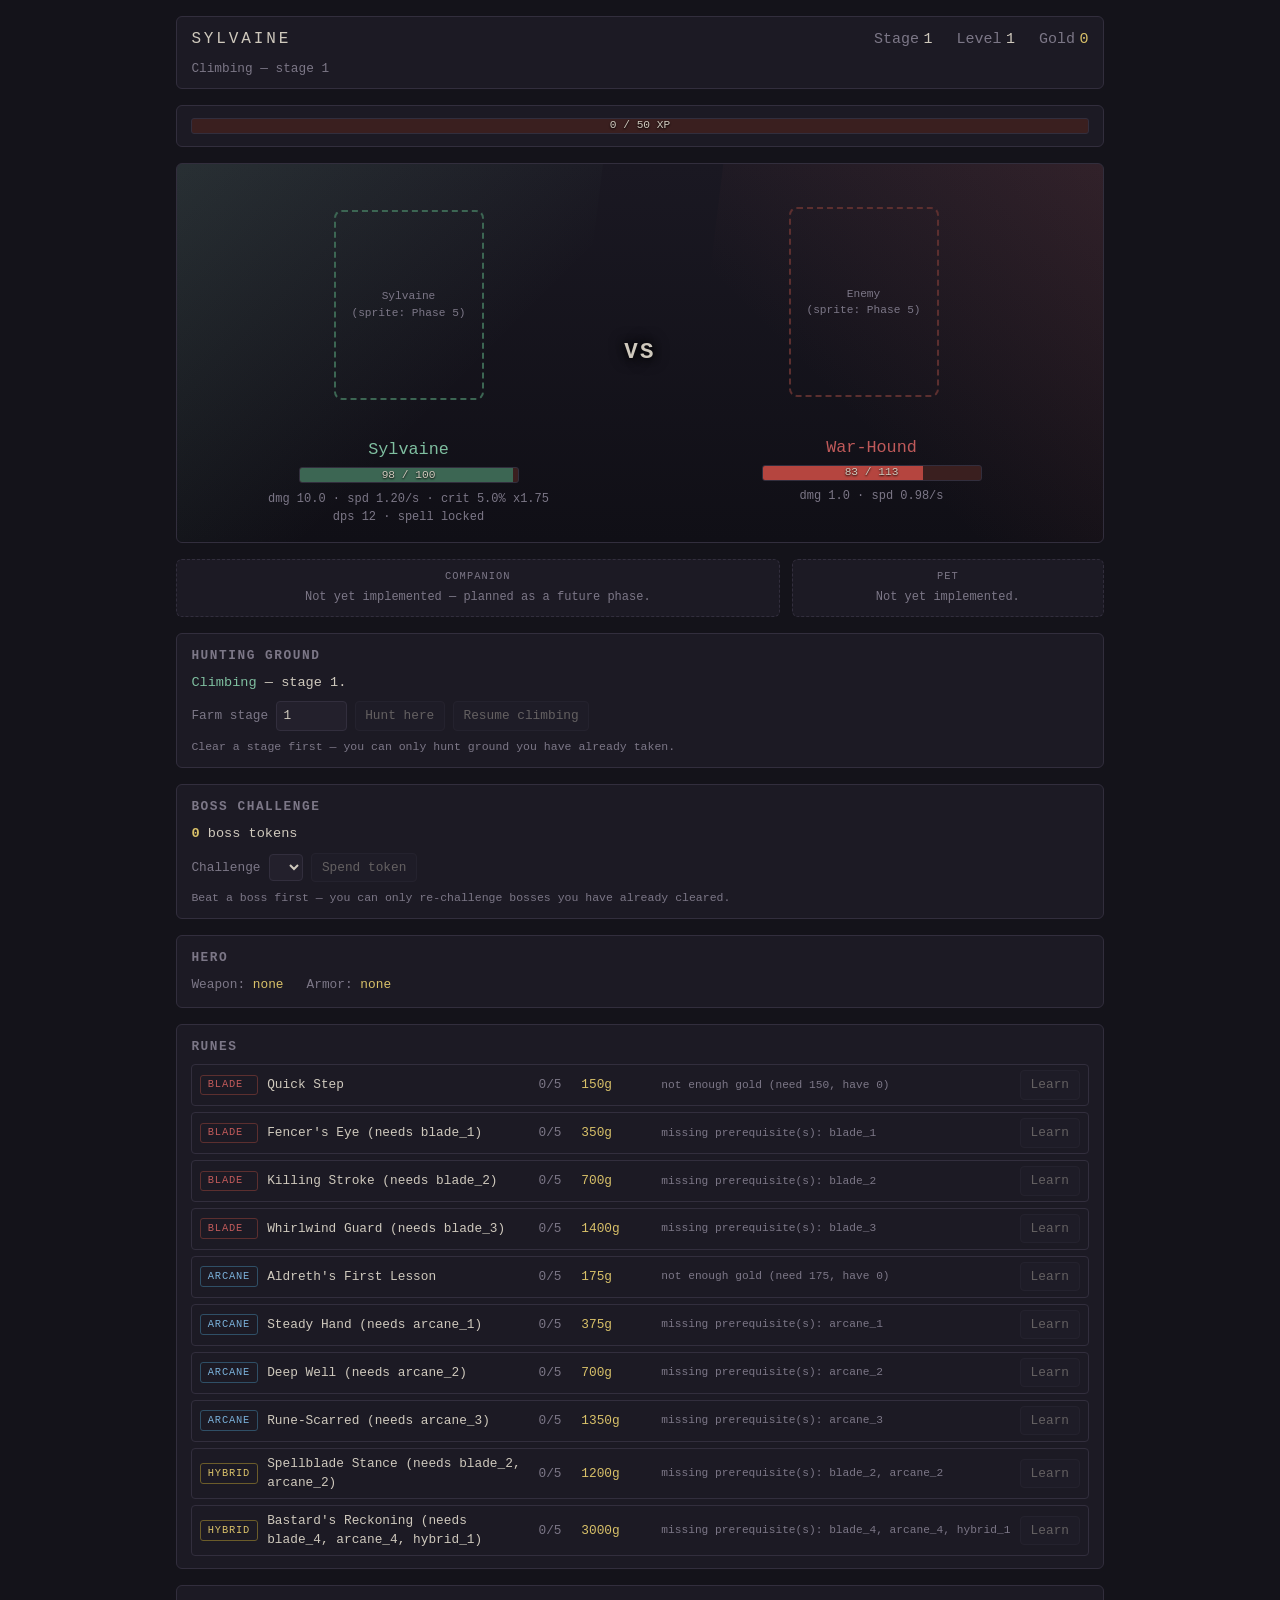
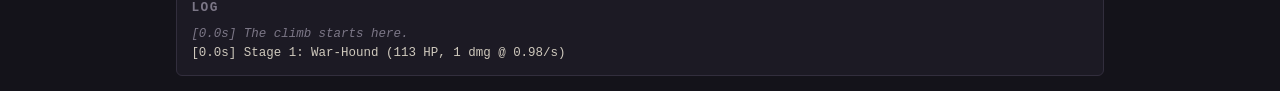
==== sylvaine/index.html @ 593c9ee6 "Add selectable boss challenges (tokens) and make epics obtainable A playthrough contains only ~5 bos" ====
<!DOCTYPE html>
<html lang="en">
<head>
<meta charset="utf-8">
<meta name="viewport" content="width=device-width, initial-scale=1">
<title>Sylvaine — Phase 4</title>
<link rel="stylesheet" href="css/style.css">
</head>
<body>
  <div id="app">

    <header id="topbar">
      <span class="title">Sylvaine</span>
      <span><span class="stat-label">Stage</span><span id="stageValue">1</span></span>
      <span><span class="stat-label">Level</span><span id="levelValue">1</span></span>
      <span class="gold"><span class="stat-label">Gold</span><span id="goldValue">0</span></span>
      <span id="statusLine"></span>
    </header>

    <!-- XP bar, its own row since it needs full width to read well -->
    <div class="panel">
      <div class="hpbar" style="max-width:none;">
        <div class="hpbar-fill" id="xpFill" style="background:var(--gold);"></div>
        <span class="hpbar-text" id="xpText"></span>
      </div>
    </div>

    <!-- The VS arena — hero left / enemy right, split-screen frame. -->
    <section id="arena">
      <!--
        Both panels below share the EXACT same row order — portrait,
        badge slot, name, hp bar, substats — on purpose. That's what
        keeps the sprite and HP bar "parallel" between hero and
        enemy: with justify-content:flex-end, a flex column anchors
        to its OWN bottom, so two columns with different content
        (e.g. one has a stats line, the other doesn't) end up
        starting at different heights even though they look like
        they should match. Matching row order + row content on both
        sides is what makes the bottom-anchor produce identical
        positions instead of relying on it by luck.

        SPRITES (Phase 5): each portrait box now holds real <img>
        layers, but degrades gracefully to the old placeholder text
        if a file 404s — render.js listens for the image's `error`
        event and reveals `.portrait-fallback` instead of leaving a
        broken-image icon. That's deliberate: this project's own art
        gets added to assets/sprites/ over time by hand (see that
        folder's README for the exact filenames expected), so most
        of the roster genuinely won't have a file yet for a while,
        and the game needs to look intentional either way, not broken.
      -->
      <div class="combatant hero">
        <div class="portrait-placeholder hero-portrait" id="heroPortrait">
          <img class="sword-trail" id="swordTrail" src="assets/sprites/sword_trail.png" alt="">
          <img class="hero-sprite" id="heroSprite" src="assets/sprites/sylvaine_idle.png" alt="Sylvaine">
          <span class="portrait-fallback">Sylvaine<br>(sprite: Phase 5)</span>
        </div>
        <!-- Sylvaine never gets a boss badge — this reserves the
             exact same row height as the enemy's badge slot below,
             via visibility (which still takes up space) rather than
             hidden (which collapses to zero height). Without this,
             her panel would shift up/down every time the enemy
             switches between a normal stage and a boss stage. -->
        <span class="boss-badge placeholder">BOSS</span>
        <div class="name">Sylvaine</div>
        <div class="hpbar">
          <div class="hpbar-fill" id="heroHpFill"></div>
          <span class="hpbar-text" id="heroHpText"></span>
        </div>
        <div class="substats">
          dmg <span id="statDamage">-</span> ·
          spd <span id="statSpeed">-</span> ·
          crit <span id="statCrit">-</span><br>
          dps <span id="statDps">-</span> ·
          spell <span id="statSpell">-</span>
        </div>
      </div>

      <div id="vsBadge">VS</div>

      <div class="combatant enemy">
        <div class="portrait-placeholder enemy-portrait" id="enemyPortrait">
          <img class="enemy-sprite" id="enemySprite" alt="">
          <span class="portrait-fallback">Enemy<br>(sprite: Phase 5)</span>
        </div>
        <span class="boss-badge" id="enemyBoss">BOSS</span>
        <div class="name" id="enemyName">…</div>
        <div class="hpbar">
          <div class="hpbar-fill" id="enemyHpFill"></div>
          <span class="hpbar-text" id="enemyHpText"></span>
        </div>
        <div class="substats" id="enemySubstats"></div>
        <div class="enemy-tags" id="enemyTags"></div>
      </div>
    </section>

    <!-- Reserved layout only — no data or mechanics behind these.
         Companion and Pet are NOT in the current spec; they're
         planned as their own later phases (see README roadmap). -->
    <section id="supportRow">
      <div class="support-slot companion">
        <div class="slot-title">Companion</div>
        Not yet implemented — planned as a future phase.
      </div>
      <div class="support-slot pet">
        <div class="slot-title">Pet</div>
        Not yet implemented.
      </div>
    </section>

    <!-- Hunting ground: the player picks a cleared, non-boss stage
         to farm indefinitely. Exists so future systems can gate
         things on a stage band ("dire wolves only spawn in 30-50"),
         and priced so it costs progression — see the XP/gold
         relevance rule in game.js. -->
    <div class="panel">
      <h2>Hunting ground</h2>
      <div id="farmStatus"></div>
      <div id="farmControls">
        <label for="farmInput">Farm stage</label>
        <input type="number" id="farmInput" min="1" step="1" value="1">
        <button id="farmSet">Hunt here</button>
        <button id="farmClear">Resume climbing</button>
      </div>
      <div id="farmHint"></div>
    </div>

    <!-- Boss challenge: spend a token to re-fight a boss you have
         already beaten. Selectable rather than auto-targeted, so a
         future "defeat Maw 10 times" unlock is something the player
         can deliberately work toward. -->
    <div class="panel">
      <h2>Boss challenge</h2>
      <div id="tokenLine"></div>
      <div id="bossControls">
        <label for="bossSelect">Challenge</label>
        <select id="bossSelect"></select>
        <button id="bossGo">Spend token</button>
      </div>
      <div id="bossHint"></div>
    </div>

    <div class="panel">
      <h2>Hero</h2>
      <div id="gearLine"></div>
    </div>

    <!-- Basic rune-buy list — NOT the real tree UI (that's Phase
         6, with visual prerequisite lines). This is one flat list
         of buttons so runes don't require the console anymore. -->
    <div class="panel">
      <h2>Runes</h2>
      <div id="runeList"></div>
    </div>

    <div class="panel" id="logPanel">
      <h2>Log</h2>
      <div id="logList"></div>
    </div>

  </div>

  <!--
    NOTE ON LOAD ORDER — and why these are not ES modules.

    You asked for no build step and to open this file directly
    from disk. Browsers refuse to load `<script type="module">`
    over the file:// protocol (module fetches are subject to
    CORS, and a local file has no origin), so `import` would
    fail with a CORS error before any code ran.

    Classic scripts have no such restriction. So each file
    attaches itself to one shared global, `window.Sylvaine`, and
    the load order below is the dependency order:

      config  -> plain data, depends on nothing
      rng     -> plain utility
      log     -> plain utility
      stats   -> reads CONFIG
      items   -> reads CONFIG, Stats (Phase 2 — generation + auto-equip)
      runes   -> reads Stats (Phase 3 — rune tree + spell-unlock gate)
      enemies -> reads CONFIG
      game    -> reads CONFIG, Stats, Enemies, (optionally) Items, Runes
      loop    -> calls Game.step
      render  -> reads state, writes DOM (Phase 4) — needs the DOM
                 elements above to already exist, so it loads after
                 #app's markup, same as any other script placement
      main    -> wires it all together, must be last
  -->
  <script src="js/config.js"></script>
  <script src="js/rng.js"></script>
  <script src="js/log.js"></script>
  <script src="js/stats.js"></script>
  <script src="js/items.js"></script>
  <script src="js/runes.js"></script>
  <script src="js/enemies.js"></script>
  <script src="js/game.js"></script>
  <script src="js/loop.js"></script>
  <script src="js/render.js"></script>
  <script src="js/main.js"></script>
</body>
</html>
---- sylvaine/css/style.css ----
/* =============================================================
   style.css — Phase 4's "quick dark theme", not a real design
   pass. Phase 7 (juice) revisits all of this once there's
   something worth polishing — floating damage numbers, a
   lerped HP bar, crit flashes. This file exists so staring at
   the game for hours doesn't mean staring at browser-default
   white.
   ============================================================= */

:root {
  --bg:        #14131a;
  --panel:     #1c1a24;
  --panel-2:   #23202c;
  --border:    #322e3d;
  --text:      #cfc9bd;
  --text-dim:  #7c7787;
  --gold:      #d9c169;
  --hero:      #7fbfa0;
  --hero-dim:  #3c6653;
  --enemy:     #c05a5a;
  --enemy-dim: #5c2f2f;
  --boss:      #d98a4a;
  --hp-fill:   #b5453f;
  --hp-back:   #3a1f1f;
}

* { box-sizing: border-box; }

/* The `hidden` HTML attribute is meant to force an element off the
   page — the browser does that via its OWN built-in stylesheet
   ([hidden] { display: none }). But author CSS always outranks
   that built-in default, so ANY of our own rules that set
   `display` on a hideable element (like .boss-badge below) quietly
   wins over `hidden` and the element stays visible no matter what
   JS sets el.hidden to. This is that exact bug, fixed globally:
   `!important` here guarantees `hidden` always wins, everywhere,
   rather than patching it one class at a time. */
[hidden] { display: none !important; }

body {
  margin: 0;
  min-height: 100vh;
  background: var(--bg);
  color: var(--text);
  font: 15px/1.5 ui-monospace, SFMono-Regular, Menlo, Consolas, monospace;
}

#app {
  max-width: 960px;
  margin: 0 auto;
  padding: 1rem;
  display: flex;
  flex-direction: column;
  gap: 1rem;
}

h1, h2, h3 { margin: 0; font-weight: 600; letter-spacing: .04em; }

/* ---- top status bar ------------------------------------- */
#topbar {
  display: flex;
  flex-wrap: wrap;
  gap: .5rem 1.5rem;
  align-items: baseline;
  padding: .6rem .9rem;
  background: var(--panel);
  border: 1px solid var(--border);
  border-radius: 6px;
}
#topbar .title {
  font-size: 1rem;
  text-transform: uppercase;
  letter-spacing: .18em;
  color: var(--text);
  margin-right: auto;
}
#topbar .stat-label { color: var(--text-dim); margin-right: .3em; }
#topbar .gold { color: var(--gold); }
#topbar #statusLine { width: 100%; color: var(--text-dim); font-size: .85em; }
#topbar #statusLine.farming { color: var(--boss); }

/* ---- the VS arena ----------------------------------------
   A simple two-panel split with a jagged clip-path edge on the
   side facing the divider, plus a "VS" badge in the middle.
   That's the whole "simple css effect" — no animation yet;
   Phase 5 replaces the placeholder portraits with real sprites
   and adds the swap-on-attack/hurt/spell timing.               */
#arena {
  position: relative;
  display: flex;
  min-height: 380px; /* was 260px — the Phase 5 portrait box alone is 190px tall */
  border: 1px solid var(--border);
  border-radius: 6px;
  overflow: hidden;
  background: linear-gradient(180deg, #1a1822, #100f16);
}

.combatant {
  flex: 1 1 50%;
  display: flex;
  flex-direction: column;
  align-items: center;
  justify-content: flex-end;
  padding: 1rem 1.5rem 1rem;
  position: relative;
}

.combatant.hero {
  background: linear-gradient(135deg, rgba(127,191,160,.14), transparent 60%);
  clip-path: polygon(0 0, 92% 0, 82% 100%, 0 100%);
}
.combatant.enemy {
  background: linear-gradient(225deg, rgba(192,90,90,.14), transparent 60%);
  clip-path: polygon(18% 0, 100% 0, 100% 100%, 8% 100%);
}

.portrait-placeholder {
  /* Sized for real art, not the old icon-sized 96x96 box — the
     hero reference art is a tall ~3:4 portrait, not a square icon.
     `position: relative` makes this the positioning context for
     the sprite/trail/fallback layers stacked inside it below. */
  position: relative;
  width: 150px;
  height: 190px;
  border-radius: 8px;
  border: 2px dashed var(--border);
  margin-bottom: .75rem;
  display: flex;
  align-items: center;
  justify-content: center;
  color: var(--text-dim);
  font-size: .7rem;
  text-align: center;
  overflow: hidden;
}
.combatant.hero .portrait-placeholder { border-color: var(--hero-dim); }
.combatant.enemy .portrait-placeholder { border-color: var(--enemy-dim); }

/* Once a real sprite has loaded, the dashed "placeholder" framing
   stops making sense — render.js adds this class on the image's
   `load` event so the box reads as art, not as an empty slot. */
.portrait-placeholder.has-sprite {
  border-style: solid;
  border-color: var(--border);
}

/* ---- sprite layers --------------------------------------------
   Stacked absolutely inside the (now positioned) portrait box:
   sword trail furthest back, sprite on top, text fallback on top
   of both but only visible when there's no sprite to show. */
.sword-trail,
.hero-sprite,
.enemy-sprite {
  position: absolute;
  inset: 0;
  width: 100%;
  height: 100%;
  object-fit: contain;
  /* An <img> with a missing/failed src still occupies its box and
     paints a browser-default broken-image icon unless we hide it.
     Default to invisible; render.js reveals it with `.loaded` only
     once the file has actually loaded successfully. */
  opacity: 0;
}
.sword-trail.loaded,
.hero-sprite.loaded,
.enemy-sprite.loaded {
  opacity: 1;
}

.sword-trail {
  z-index: 1;
  opacity: 0; /* independent of .loaded — see render.js's flashSwordTrail */
  transition: opacity 180ms ease-out;
}
.hero-sprite { z-index: 2; }
.enemy-sprite {
  z-index: 2;
  /* Palette-swap tiers (js/enemies.js's `treatments`) apply a CSS
     hue-rotate here via inline style — see render.js. This
     transition is what makes the hit-flash brightness spike (also
     inline style, layered onto the same filter) look like a flash
     instead of an instant snap. */
  transition: filter 60ms ease-out;
}

.portrait-fallback {
  position: relative;
  z-index: 3;
}
/* Hidden the instant a real sprite is showing (whichever one that
   is — hero or enemy — the selector covers both via the shared
   `.loaded` class rather than needing a hero/enemy-specific rule). */
.portrait-placeholder.has-sprite .portrait-fallback {
  display: none;
}

/* ---- attack-tell lunge & retreat dim ----------------------------
   A quick, generic transform pulse — reused for the enemy's attack
   tell (translateX toward the hero) exactly as the spec's CSS-only
   enemy feedback describes. Applied to the whole portrait box via
   a class render.js toggles briefly, not baked into the sprite
   image itself, so it costs zero extra art. */
.portrait-placeholder {
  transition: transform 90ms ease-out, filter 250ms ease-out;
}
.portrait-placeholder.lunge { transform: translateX(-8px); }
.portrait-placeholder.dimmed { filter: brightness(.4) saturate(.5); }

/* ---- enemy death: fade + scale-down + drift ---------------------
   CSS-only, reused across every enemy type per the spec — there is
   no separate "death sprite" for any enemy, ever. */
.portrait-placeholder.dying {
  transition: opacity 340ms ease-in, transform 340ms ease-in;
  opacity: 0;
  transform: translateY(14px) scale(.82);
}

.combatant .name {
  font-size: 1.05rem;
  margin-bottom: .3rem;
}
.combatant.hero .name { color: var(--hero); }
.combatant.enemy .name { color: var(--enemy); }

.boss-badge {
  display: inline-block;
  font-size: .7rem;
  letter-spacing: .12em;
  color: var(--boss);
  border: 1px solid var(--boss);
  border-radius: 3px;
  padding: .05rem .4rem;
  margin-bottom: .3rem;
  /* Default hidden via VISIBILITY, not the `hidden` attribute:
     visibility:hidden keeps the element's box in the layout (so the
     row height stays reserved), while `hidden`/display:none would
     collapse it to zero height and shift everything below it. This
     is what keeps the hero and enemy panels row-for-row aligned
     regardless of whether the current enemy is a boss. render.js
     flips this to `visible` for #enemyBoss when enemy.isBoss is
     true; the hero's copy (.placeholder) never changes. */
  visibility: hidden;
}
#enemyBoss.visible { visibility: visible; }

.hpbar {
  position: relative;
  width: 100%;
  max-width: 220px;
  height: 16px;
  background: var(--hp-back);
  border: 1px solid var(--border);
  border-radius: 3px;
  overflow: hidden;
}
.hpbar-fill {
  position: absolute;
  inset: 0;
  width: 100%;
  background: var(--hp-fill);
  /* Direct width snap for now — Phase 7 adds the lerp/transition. */
}
.combatant.hero .hpbar-fill { background: var(--hero-dim); }
.hpbar-text {
  position: absolute;
  inset: 0;
  display: flex;
  align-items: center;
  justify-content: center;
  font-size: .7rem;
  color: var(--text);
  text-shadow: 0 1px 2px #000;
}

.substats {
  margin-top: .4rem;
  font-size: .75rem;
  color: var(--text-dim);
  text-align: center;
  /* Pinned, not just "usually two lines": the hero's substats show
     5 stats across 2 lines, the enemy's show 2 stats on 1 line —
     that content difference is permanent, not a bug, so matching
     row heights can't rely on matching line counts. A fixed
     min-height is what actually guarantees the hero and enemy
     panels stay row-aligned regardless of how much either side's
     stat line grows or shrinks later. */
  min-height: 34px;
}

#vsBadge {
  position: absolute;
  top: 50%;
  left: 50%;
  transform: translate(-50%, -50%);
  font-size: 1.4rem;
  font-weight: 700;
  color: var(--text);
  text-shadow: 0 0 8px #000, 0 0 16px #000;
  letter-spacing: .1em;
  pointer-events: none;
}

/* ---- companion / pet placeholders --------------------------
   Reserved layout only — no mechanics behind these yet. See
   README: these are their own future phases, not part of the
   current spec. Deliberately inert (no hover state, no data). */
#supportRow {
  display: flex;
  gap: .75rem;
}
.support-slot {
  flex: 1;
  border: 1px dashed var(--border);
  border-radius: 6px;
  padding: .6rem;
  text-align: center;
  color: var(--text-dim);
  font-size: .75rem;
  background: var(--panel);
}
.support-slot.companion { flex: 2; }
.support-slot.pet { flex: 1; }
.support-slot .slot-title {
  text-transform: uppercase;
  letter-spacing: .1em;
  font-size: .65rem;
  margin-bottom: .2rem;
}

/* ---- generic panel ---------------------------------------- */
.panel {
  background: var(--panel);
  border: 1px solid var(--border);
  border-radius: 6px;
  padding: .75rem .9rem;
}
.panel h2 {
  font-size: .8rem;
  text-transform: uppercase;
  letter-spacing: .12em;
  color: var(--text-dim);
  margin-bottom: .5rem;
}

/* ---- hero stat grid ----------------------------------------*/
#statGrid {
  display: grid;
  grid-template-columns: repeat(auto-fit, minmax(110px, 1fr));
  gap: .4rem .8rem;
  font-size: .85rem;
}
#statGrid .stat-label { color: var(--text-dim); display: block; font-size: .7rem; }
#gearLine { margin-top: .5rem; font-size: .8rem; color: var(--text-dim); }
#gearLine .item-name { color: var(--gold); }

/* ---- hunting ground picker --------------------------------- */
#farmStatus { font-size: .85rem; margin-bottom: .5rem; }
#farmStatus .locked { color: var(--boss); }
#farmStatus .climbing { color: var(--hero); }

#farmControls {
  display: flex;
  align-items: center;
  gap: .5rem;
  flex-wrap: wrap;
  font-size: .8rem;
}
#farmControls label { color: var(--text-dim); }
#farmInput {
  width: 5.5em;
  background: var(--panel-2);
  color: var(--text);
  border: 1px solid var(--border);
  border-radius: 4px;
  padding: .25rem .4rem;
  font: inherit;
}
#farmControls button {
  background: var(--panel-2);
  color: var(--text);
  border: 1px solid var(--border);
  border-radius: 4px;
  padding: .25rem .6rem;
  font: inherit;
  cursor: pointer;
}
#farmControls button:disabled { opacity: .4; cursor: not-allowed; }
#farmControls button:not(:disabled):hover { border-color: var(--gold); }

#farmHint {
  margin-top: .45rem;
  font-size: .72rem;
  color: var(--text-dim);
  min-height: 1.4em; /* reserved so the panel doesn't jump when the hint changes */
}
#farmHint.warn { color: var(--enemy); }

/* ---- rune buy list -------------------------------------------
   Deliberately basic — the real clickable tree is Phase 6. This
   is a flat list of buttons so runes don't require the console. */
/* #runeList is the grid — NOT each row. This matters: a plain
   `display:grid` on each `.rune-row` individually would only align
   columns WITHIN that one row, because each row would compute its
   own column widths from only its own content (branch/cost/status/
   button natural sizes for THAT row alone). Since `.rune-status`'s
   text length varies hugely row to row ("not enough gold (need
   150, have 17)" vs "missing prerequisite(s): blade_2, arcane_2"),
   each row would still size its own name/cost columns differently
   — which is exactly what was happening with flexbox, and grid
   alone doesn't fix it without one more step.

   That step is `subgrid`: #runeList defines the ONE set of column
   tracks, and each `.rune-row` — despite being a separate element —
   inherits those exact tracks instead of computing its own. Now the
   cost column's width is the max across ALL 10 rows' cost cells,
   shared identically by every row, so gold amounts land at the same
   X position everywhere regardless of how long any single row's
   status text is. */
#runeList {
  display: grid;
  /* branch | name | rank | cost | status | button */
  grid-template-columns: auto 1fr auto auto auto auto;
  row-gap: .35rem;
}
.rune-row {
  display: grid;
  grid-template-columns: subgrid;
  grid-column: 1 / -1;
  align-items: center;
  gap: .6rem;
  padding: .35rem .5rem;
  border: 1px solid var(--border);
  border-radius: 4px;
  font-size: .8rem;
}
.rune-row .rune-branch {
  font-size: .65rem;
  text-transform: uppercase;
  letter-spacing: .08em;
  padding: .1rem .4rem;
  border-radius: 3px;
  border: 1px solid var(--border);
  color: var(--text-dim);
}
.rune-row.branch-blade .rune-branch { color: var(--enemy); border-color: var(--enemy-dim); }
.rune-row.branch-arcane .rune-branch { color: #7ab0d9; border-color: #2f4f66; }
.rune-row.branch-hybrid .rune-branch { color: var(--gold); border-color: #6b5c2a; }

.rune-row .rune-rank { color: var(--text-dim); min-width: 2.6em; text-align: left; }
.rune-row.owned .rune-rank { color: var(--hero); }
.rune-row .rune-cost { color: var(--gold); min-width: 5.5em; text-align: left; }
.rune-row .rune-status { color: var(--text-dim); font-size: .7rem; min-width: 9em; }
.rune-row.owned { opacity: .55; }
.rune-row button {
  background: var(--panel-2);
  color: var(--text);
  border: 1px solid var(--border);
  border-radius: 4px;
  padding: .25rem .6rem;
  font: inherit;
  cursor: pointer;
}
.rune-row button:disabled { opacity: .4; cursor: not-allowed; }
.rune-row button:not(:disabled):hover { border-color: var(--gold); }

/* ---- combat log --------------------------------------------- */
#logPanel { max-height: 260px; display: flex; flex-direction: column; }
#logList {
  overflow-y: auto;
  font-size: .78rem;
  line-height: 1.5;
  flex: 1;
}
#logList .log-line { white-space: pre-wrap; }
#logList .log-time { color: var(--text-dim); }
#logList .kind-kill, #logList .kind-bosskill { color: var(--hero); }
#logList .kind-level { color: var(--gold); font-weight: 600; }
#logList .kind-retreat, #logList .kind-down { color: var(--enemy); }
#logList .kind-boss { color: var(--boss); font-weight: 600; }
#logList .kind-item { color: #7ab0d9; }
#logList .kind-rune { color: var(--gold); }
#logList .kind-story { color: var(--text-dim); font-style: italic; }

/* ---- elemental tags on the enemy panel ----------------------
   Deliberately always visible rather than a hover tooltip: these
   are meant to drive build and hunting-ground decisions, so they
   have to be readable at a glance while the game plays itself. */
.enemy-tags { margin-top: .3rem; display: flex; gap: .3rem; flex-wrap: wrap; justify-content: center; }
.enemy-tags .tag {
  font-size: .62rem;
  letter-spacing: .04em;
  padding: .05rem .35rem;
  border-radius: 3px;
  border: 1px solid var(--border);
}
.enemy-tags .weak   { color: #e0a04a; border-color: #6b4a1f; }
.enemy-tags .resist { color: #7ab0d9; border-color: #2f4f66; }

/* ---- boss challenge panel ------------------------------------- */
#tokenLine { font-size: .85rem; margin-bottom: .5rem; }
#tokenLine .tokens { color: var(--gold); font-weight: 600; }
#bossControls { display: flex; align-items: center; gap: .5rem; flex-wrap: wrap; font-size: .8rem; }
#bossControls label { color: var(--text-dim); }
#bossSelect {
  background: var(--panel-2); color: var(--text); border: 1px solid var(--border);
  border-radius: 4px; padding: .25rem .4rem; font: inherit; max-width: 22em;
}
#bossControls button {
  background: var(--panel-2); color: var(--text); border: 1px solid var(--border);
  border-radius: 4px; padding: .25rem .6rem; font: inherit; cursor: pointer;
}
#bossControls button:disabled { opacity: .4; cursor: not-allowed; }
#bossControls button:not(:disabled):hover { border-color: var(--gold); }
#bossHint { margin-top: .45rem; font-size: .72rem; color: var(--text-dim); min-height: 1.4em; }
#bossHint.warn { color: var(--enemy); }
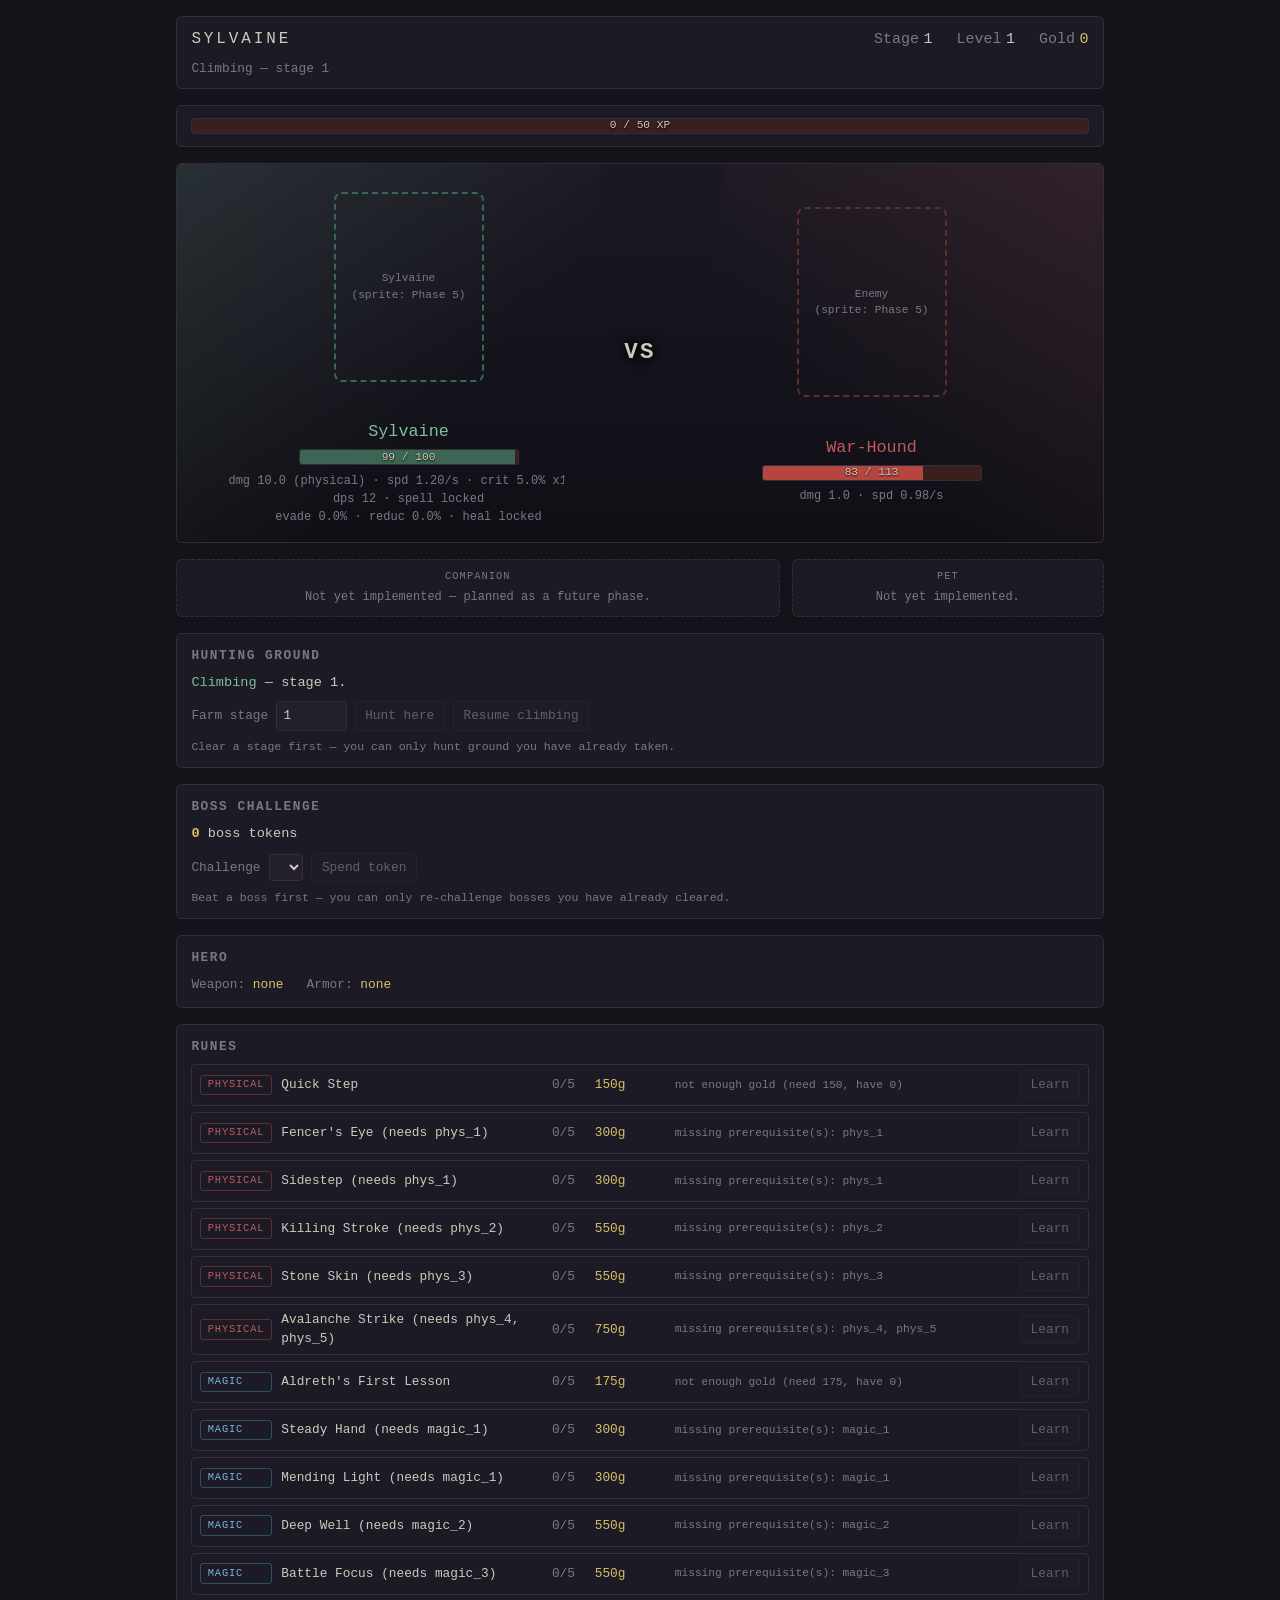
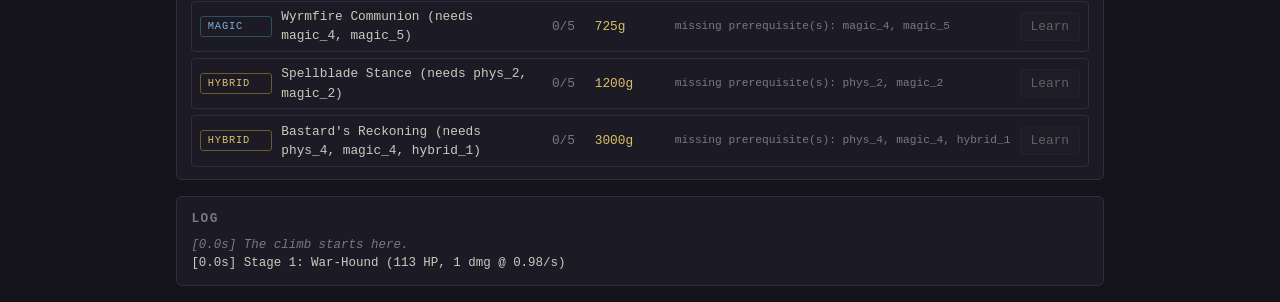
==== commit ec4ca0aa: "Rune tree rework (step 3 of the build-strategy rework) Re-themes the rune tree around physical (atta" ====
--- a/sylvaine/index.html
+++ b/sylvaine/index.html
@@ -68,11 +68,14 @@
           <span class="hpbar-text" id="heroHpText"></span>
         </div>
         <div class="substats">
-          dmg <span id="statDamage">-</span> ·
+          dmg <span id="statDamage">-</span> (<span id="statAttackAttr">-</span>) ·
           spd <span id="statSpeed">-</span> ·
           crit <span id="statCrit">-</span><br>
           dps <span id="statDps">-</span> ·
-          spell <span id="statSpell">-</span>
+          spell <span id="statSpell">-</span><br>
+          evade <span id="statEvade">-</span> ·
+          reduc <span id="statReduc">-</span> ·
+          heal <span id="statHeal">-</span>
         </div>
       </div>
 
--- a/sylvaine/css/style.css
+++ b/sylvaine/css/style.css
@@ -405,7 +405,7 @@
    own column widths from only its own content (branch/cost/status/
    button natural sizes for THAT row alone). Since `.rune-status`'s
    text length varies hugely row to row ("not enough gold (need
-   150, have 17)" vs "missing prerequisite(s): blade_2, arcane_2"),
+   150, have 17)" vs "missing prerequisite(s): phys_2, magic_2"),
    each row would still size its own name/cost columns differently
    — which is exactly what was happening with flexbox, and grid
    alone doesn't fix it without one more step.
@@ -443,8 +443,8 @@
   border: 1px solid var(--border);
   color: var(--text-dim);
 }
-.rune-row.branch-blade .rune-branch { color: var(--enemy); border-color: var(--enemy-dim); }
-.rune-row.branch-arcane .rune-branch { color: #7ab0d9; border-color: #2f4f66; }
+.rune-row.branch-physical .rune-branch { color: var(--enemy); border-color: var(--enemy-dim); }
+.rune-row.branch-magic .rune-branch { color: #7ab0d9; border-color: #2f4f66; }
 .rune-row.branch-hybrid .rune-branch { color: var(--gold); border-color: #6b5c2a; }
 
 .rune-row .rune-rank { color: var(--text-dim); min-width: 2.6em; text-align: left; }
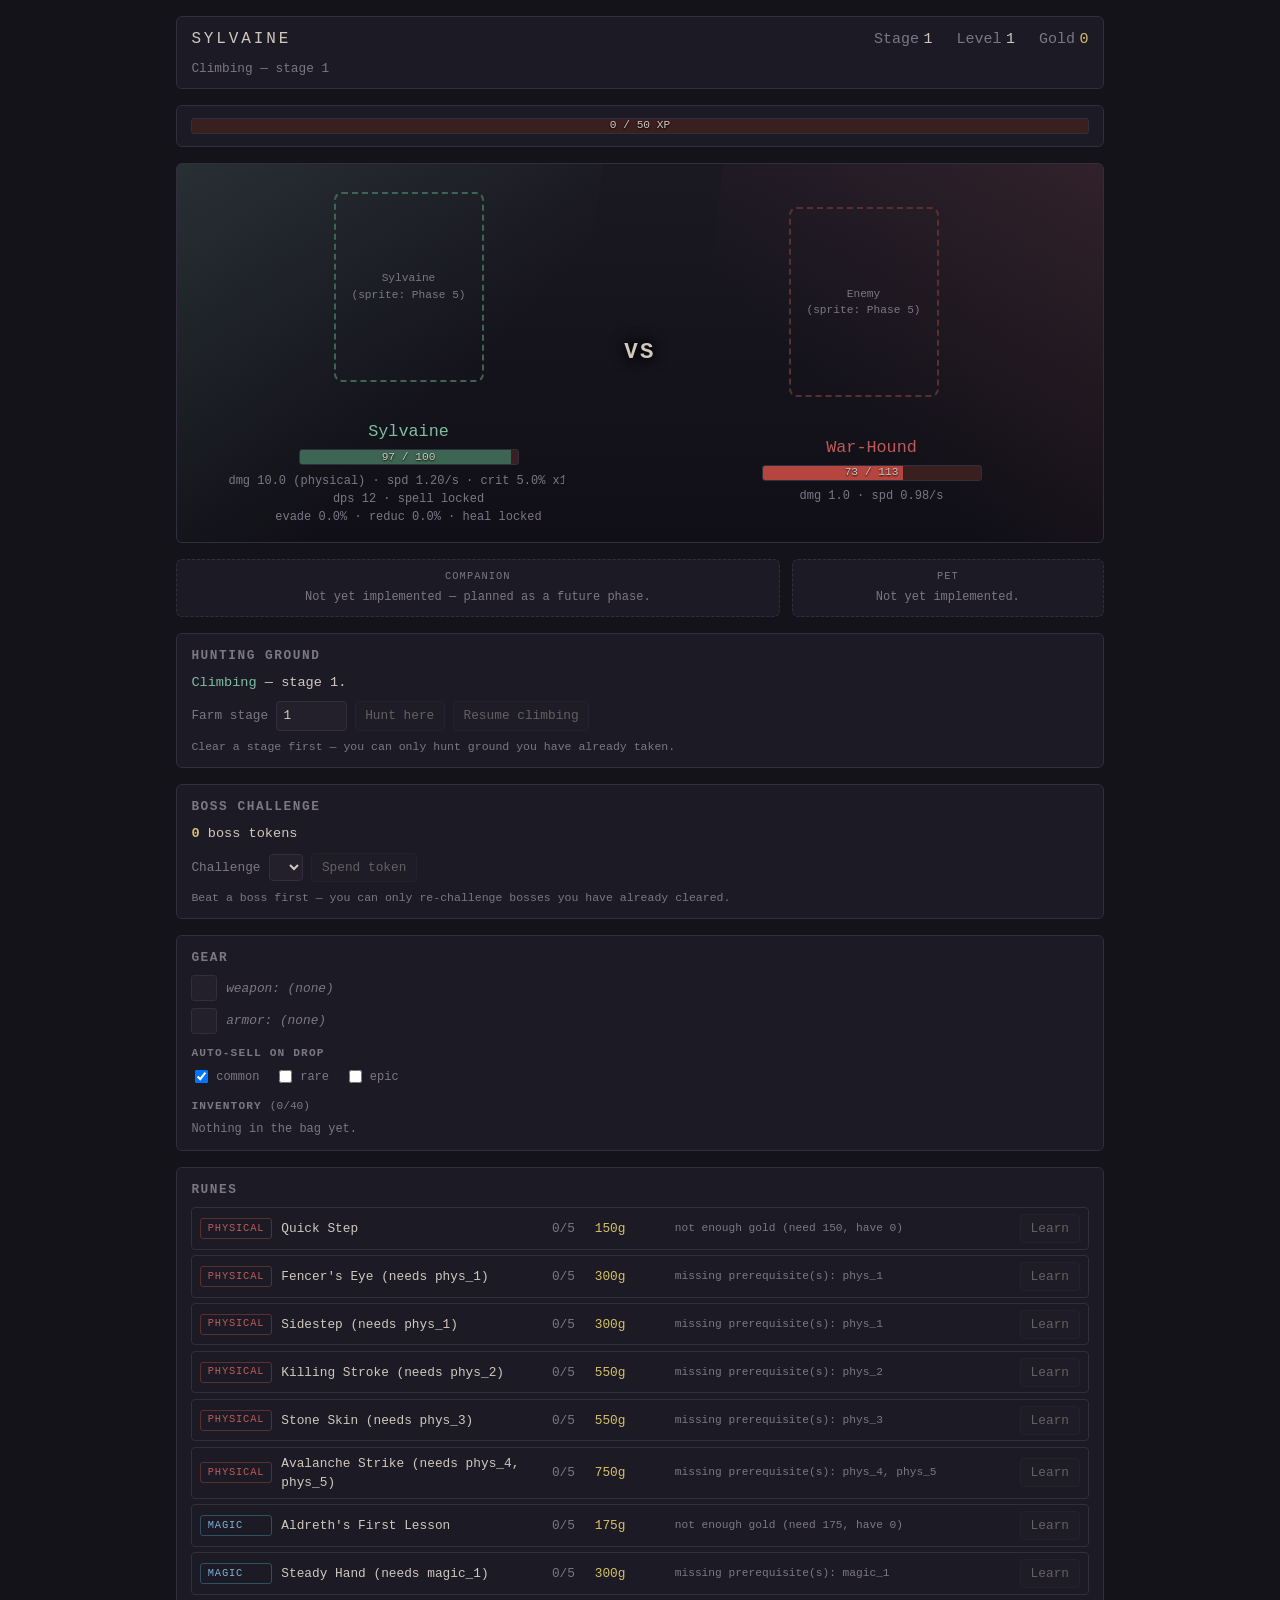
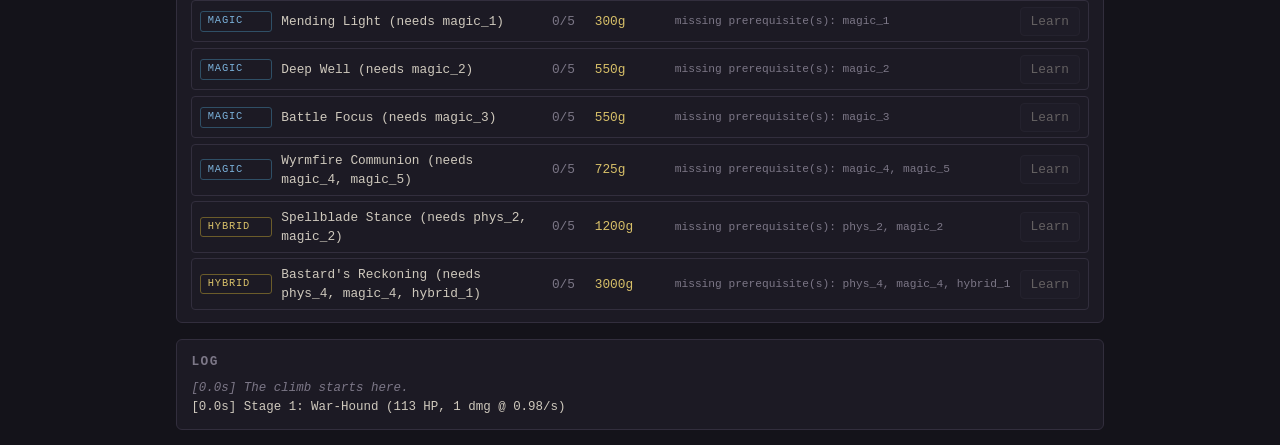
==== commit d1470d04: "Gear rework: real inventory, manual equip, auto-sell policy (step 4) Replaces the old instant auto-e" ====
--- a/sylvaine/index.html
+++ b/sylvaine/index.html
@@ -143,9 +143,27 @@
       <div id="bossHint"></div>
     </div>
 
-    <div class="panel">
-      <h2>Hero</h2>
-      <div id="gearLine"></div>
+    <!-- Gear (step 4): a real inventory, not auto-equip. Equipped
+         weapon/armor at the top, the inventory (with manual equip/
+         sell) and the auto-sell-by-rarity policy below. Every row
+         reserves a small square for an item icon — no art asset
+         exists yet, so it degrades to blank/fallback the same way
+         the hero/enemy sprites do (see render.js's
+         setupImageFallback), but the layout space is real now so a
+         later icon sheet just drops in without a UI change. -->
+    <div class="panel">
+      <h2>Gear</h2>
+      <div id="equippedList"></div>
+
+      <h3>Auto-sell on drop</h3>
+      <div id="autoSellControls">
+        <label><input type="checkbox" id="autoSellCommon"> common</label>
+        <label><input type="checkbox" id="autoSellRare"> rare</label>
+        <label><input type="checkbox" id="autoSellEpic"> epic</label>
+      </div>
+
+      <h3>Inventory <span id="inventoryCount"></span></h3>
+      <div id="inventoryList"></div>
     </div>
 
     <!-- Basic rune-buy list — NOT the real tree UI (that's Phase
--- a/sylvaine/css/style.css
+++ b/sylvaine/css/style.css
@@ -20,6 +20,14 @@
   --enemy:     #c05a5a;
   --enemy-dim: #5c2f2f;
   --boss:      #d98a4a;
+
+  /* Item rarity colors — reuses colors already established
+     elsewhere (rare = the same blue the magic rune branch uses,
+     epic = the same orange the boss badge uses) rather than
+     introducing a third unrelated palette just for gear. */
+  --rarity-common: var(--text-dim);
+  --rarity-rare:   #7ab0d9;
+  --rarity-epic:   var(--boss);
   --hp-fill:   #b5453f;
   --hp-back:   #3a1f1f;
 }
@@ -351,8 +359,95 @@
   font-size: .85rem;
 }
 #statGrid .stat-label { color: var(--text-dim); display: block; font-size: .7rem; }
-#gearLine { margin-top: .5rem; font-size: .8rem; color: var(--text-dim); }
-#gearLine .item-name { color: var(--gold); }
+
+/* ---- gear: equipped + inventory (step 4) -------------------- */
+.panel h3 {
+  font-size: .7rem;
+  text-transform: uppercase;
+  letter-spacing: .1em;
+  color: var(--text-dim);
+  margin: .7rem 0 .35rem;
+}
+
+/* The reserved icon square every item row gets — no art asset
+   exists yet, so this is just a bordered, rarity-tinted box with a
+   tiny text fallback until one does. `.item-icon img` stays
+   invisible (`.loaded` not set) so a missing file never shows the
+   browser's broken-image glyph — same degrade-gracefully pattern
+   render.js's sprite fallback already uses. */
+.item-icon {
+  width: 26px;
+  height: 26px;
+  flex: 0 0 auto;
+  border: 1px solid var(--border);
+  border-radius: 3px;
+  background: var(--panel-2);
+  display: flex;
+  align-items: center;
+  justify-content: center;
+  overflow: hidden;
+  position: relative;
+}
+.item-icon img {
+  width: 100%;
+  height: 100%;
+  object-fit: contain;
+  display: none;
+}
+.item-icon img.loaded { display: block; }
+.item-icon .icon-fallback {
+  font-size: .55rem;
+  letter-spacing: .04em;
+  color: var(--text-dim);
+}
+.item-icon.has-icon .icon-fallback { display: none; }
+.item-icon.rarity-common { border-color: var(--rarity-common); }
+.item-icon.rarity-rare   { border-color: var(--rarity-rare); }
+.item-icon.rarity-epic   { border-color: var(--rarity-epic); }
+
+#equippedList { display: flex; flex-direction: column; gap: .4rem; margin-bottom: .3rem; }
+.equipped-row {
+  display: flex;
+  align-items: center;
+  gap: .55rem;
+  font-size: .8rem;
+}
+.equipped-row .item-name { color: var(--gold); }
+.equipped-row .item-empty { color: var(--text-dim); font-style: italic; }
+.equipped-row .item-mods { color: var(--text-dim); font-size: .7rem; }
+
+#autoSellControls { display: flex; gap: 1rem; font-size: .75rem; color: var(--text-dim); }
+#autoSellControls label { display: flex; align-items: center; gap: .3rem; cursor: pointer; }
+
+#inventoryCount { color: var(--text-dim); font-weight: normal; text-transform: none; letter-spacing: 0; }
+#inventoryList {
+  display: grid;
+  /* icon | name+mods | rarity | power | equip | sell — same subgrid
+     trick #runeList uses, so every row's columns line up regardless
+     of how long any one row's mods text runs. */
+  grid-template-columns: auto 1fr auto auto auto auto;
+  row-gap: .3rem;
+}
+#inventoryList .item-empty-hint { color: var(--text-dim); font-size: .75rem; grid-column: 1 / -1; }
+.item-row {
+  display: grid;
+  grid-template-columns: subgrid;
+  grid-column: 1 / -1;
+  align-items: center;
+  gap: .55rem;
+  padding: .3rem .5rem;
+  border: 1px solid var(--border);
+  border-radius: 4px;
+  font-size: .75rem;
+}
+.item-row .item-name { color: var(--gold); }
+.item-row .item-mods { color: var(--text-dim); font-size: .7rem; }
+.item-row .item-rarity { font-size: .65rem; text-transform: uppercase; letter-spacing: .06em; }
+.item-row.rarity-common .item-rarity { color: var(--rarity-common); }
+.item-row.rarity-rare   .item-rarity { color: var(--rarity-rare); }
+.item-row.rarity-epic   .item-rarity { color: var(--rarity-epic); }
+.item-row .item-power { color: var(--text-dim); min-width: 3.5em; }
+.item-row .item-actions { display: flex; gap: .3rem; }
 
 /* ---- hunting ground picker --------------------------------- */
 #farmStatus { font-size: .85rem; margin-bottom: .5rem; }
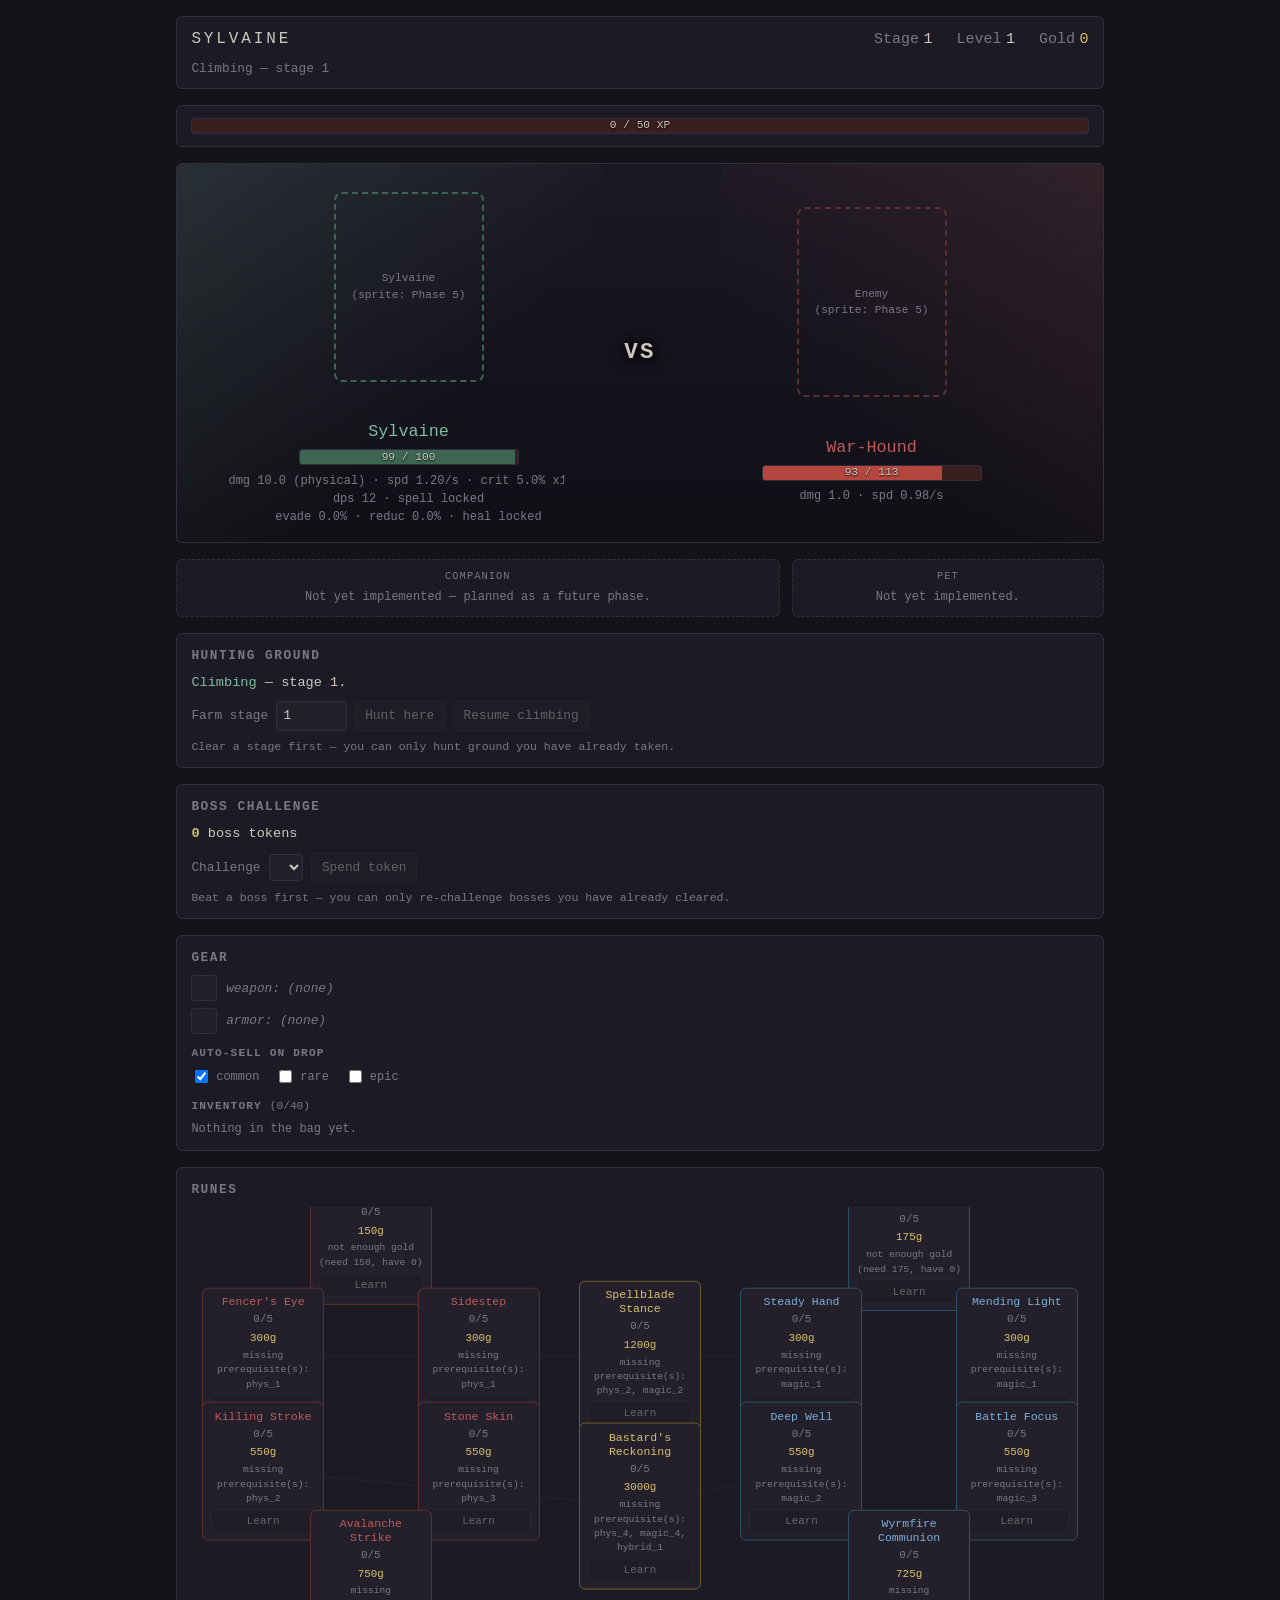
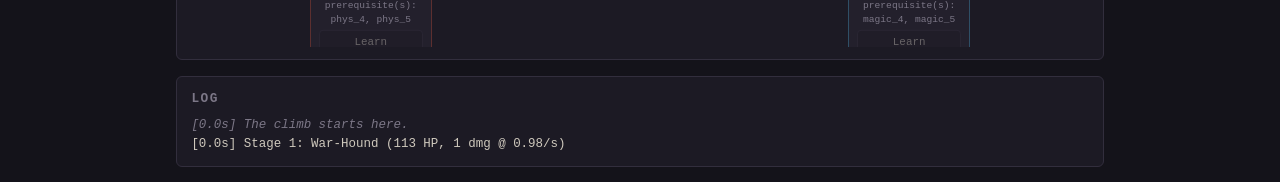
==== commit 051f1134: "Phase 6: real rune tree UI with SVG prerequisite lines Replaces the flat rune-buy list with actual p" ====
--- a/sylvaine/index.html
+++ b/sylvaine/index.html
@@ -166,12 +166,19 @@
       <div id="inventoryList"></div>
     </div>
 
-    <!-- Basic rune-buy list — NOT the real tree UI (that's Phase
-         6, with visual prerequisite lines). This is one flat list
-         of buttons so runes don't require the console anymore. -->
+    <!-- Phase 6: the real clickable rune tree. Nodes are absolutely
+         positioned inside a fixed-size canvas (see render.js's
+         RUNE_LAYOUT) so the physical/magic/hybrid shape is actually
+         visible, not just implied by a "branch" label in a flat
+         list. An SVG line overlay draws every prerequisite edge,
+         colored by whether that path is available/taken. -->
     <div class="panel">
       <h2>Runes</h2>
-      <div id="runeList"></div>
+      <div id="runeTreeWrap">
+        <div id="runeTree">
+          <svg id="runeTreeLines" viewBox="0 0 100 100" preserveAspectRatio="none"></svg>
+        </div>
+      </div>
     </div>
 
     <div class="panel" id="logPanel">
--- a/sylvaine/css/style.css
+++ b/sylvaine/css/style.css
@@ -491,73 +491,77 @@
 }
 #farmHint.warn { color: var(--enemy); }
 
-/* ---- rune buy list -------------------------------------------
-   Deliberately basic — the real clickable tree is Phase 6. This
-   is a flat list of buttons so runes don't require the console. */
-/* #runeList is the grid — NOT each row. This matters: a plain
-   `display:grid` on each `.rune-row` individually would only align
-   columns WITHIN that one row, because each row would compute its
-   own column widths from only its own content (branch/cost/status/
-   button natural sizes for THAT row alone). Since `.rune-status`'s
-   text length varies hugely row to row ("not enough gold (need
-   150, have 17)" vs "missing prerequisite(s): phys_2, magic_2"),
-   each row would still size its own name/cost columns differently
-   — which is exactly what was happening with flexbox, and grid
-   alone doesn't fix it without one more step.
-
-   That step is `subgrid`: #runeList defines the ONE set of column
-   tracks, and each `.rune-row` — despite being a separate element —
-   inherits those exact tracks instead of computing its own. Now the
-   cost column's width is the max across ALL 10 rows' cost cells,
-   shared identically by every row, so gold amounts land at the same
-   X position everywhere regardless of how long any single row's
-   status text is. */
-#runeList {
-  display: grid;
-  /* branch | name | rank | cost | status | button */
-  grid-template-columns: auto 1fr auto auto auto auto;
-  row-gap: .35rem;
-}
-.rune-row {
-  display: grid;
-  grid-template-columns: subgrid;
-  grid-column: 1 / -1;
-  align-items: center;
-  gap: .6rem;
-  padding: .35rem .5rem;
+/* ---- rune tree (Phase 6) ---------------------------------------
+   Real positions, not a list. Every node's (x,y) lives in
+   render.js's RUNE_LAYOUT as a 0-100 coordinate — the SAME 0-100
+   space the SVG overlay's viewBox uses, so a node's CSS
+   `left:X%;top:Y%` and its prerequisite lines' endpoints always
+   agree with each other with zero unit conversion in JS.
+
+   #runeTreeWrap scrolls horizontally rather than shrinking the
+   tree to fit — 14 positioned nodes get cramped and overlap if
+   squeezed into a narrow panel, and an overlapping tree is worse
+   than one that scrolls. */
+#runeTreeWrap { overflow-x: auto; }
+#runeTree {
+  position: relative;
+  min-width: 640px;
+  min-height: 440px;
+}
+#runeTreeLines {
+  position: absolute;
+  inset: 0;
+  width: 100%;
+  height: 100%;
+  overflow: visible; /* preserveAspectRatio=none can otherwise clip thick strokes at the edges */
+}
+#runeTreeLines line {
+  stroke: var(--border);
+  stroke-width: .5;
+  vector-effect: non-scaling-stroke;
+}
+#runeTreeLines line.available { stroke: var(--hero-dim); }
+#runeTreeLines line.taken { stroke: var(--hero); }
+
+.rune-node {
+  position: absolute;
+  transform: translate(-50%, -50%);
+  width: 122px;
+  display: flex;
+  flex-direction: column;
+  align-items: center;
+  gap: .15rem;
+  padding: .4rem .5rem;
+  background: var(--panel-2);
+  border: 1px solid var(--border);
+  border-radius: 6px;
+  font-size: .68rem;
+  text-align: center;
+}
+.rune-node.branch-physical { border-color: var(--enemy-dim); }
+.rune-node.branch-magic    { border-color: #2f4f66; }
+.rune-node.branch-hybrid   { border-color: #6b5c2a; }
+.rune-node .rune-name { font-size: .72rem; line-height: 1.2; }
+.rune-node.branch-physical .rune-name { color: var(--enemy); }
+.rune-node.branch-magic    .rune-name { color: #7ab0d9; }
+.rune-node.branch-hybrid   .rune-name { color: var(--gold); }
+.rune-node .rune-rank { color: var(--text-dim); }
+.rune-node .rune-rank.owned { color: var(--hero); }
+.rune-node .rune-cost { color: var(--gold); }
+.rune-node .rune-status { color: var(--text-dim); font-size: .6rem; min-height: 1.5em; }
+.rune-node.owned { opacity: .75; }
+.rune-node button {
+  background: var(--panel);
+  color: var(--text);
   border: 1px solid var(--border);
   border-radius: 4px;
-  font-size: .8rem;
-}
-.rune-row .rune-branch {
-  font-size: .65rem;
-  text-transform: uppercase;
-  letter-spacing: .08em;
-  padding: .1rem .4rem;
-  border-radius: 3px;
-  border: 1px solid var(--border);
-  color: var(--text-dim);
-}
-.rune-row.branch-physical .rune-branch { color: var(--enemy); border-color: var(--enemy-dim); }
-.rune-row.branch-magic .rune-branch { color: #7ab0d9; border-color: #2f4f66; }
-.rune-row.branch-hybrid .rune-branch { color: var(--gold); border-color: #6b5c2a; }
-
-.rune-row .rune-rank { color: var(--text-dim); min-width: 2.6em; text-align: left; }
-.rune-row.owned .rune-rank { color: var(--hero); }
-.rune-row .rune-cost { color: var(--gold); min-width: 5.5em; text-align: left; }
-.rune-row .rune-status { color: var(--text-dim); font-size: .7rem; min-width: 9em; }
-.rune-row.owned { opacity: .55; }
-.rune-row button {
-  background: var(--panel-2);
-  color: var(--text);
-  border: 1px solid var(--border);
-  border-radius: 4px;
-  padding: .25rem .6rem;
+  padding: .2rem .6rem;
   font: inherit;
   cursor: pointer;
-}
-.rune-row button:disabled { opacity: .4; cursor: not-allowed; }
-.rune-row button:not(:disabled):hover { border-color: var(--gold); }
+  width: 100%;
+}
+.rune-node button:disabled { opacity: .4; cursor: not-allowed; }
+.rune-node button:not(:disabled):hover { border-color: var(--gold); }
 
 /* ---- combat log --------------------------------------------- */
 #logPanel { max-height: 260px; display: flex; flex-direction: column; }
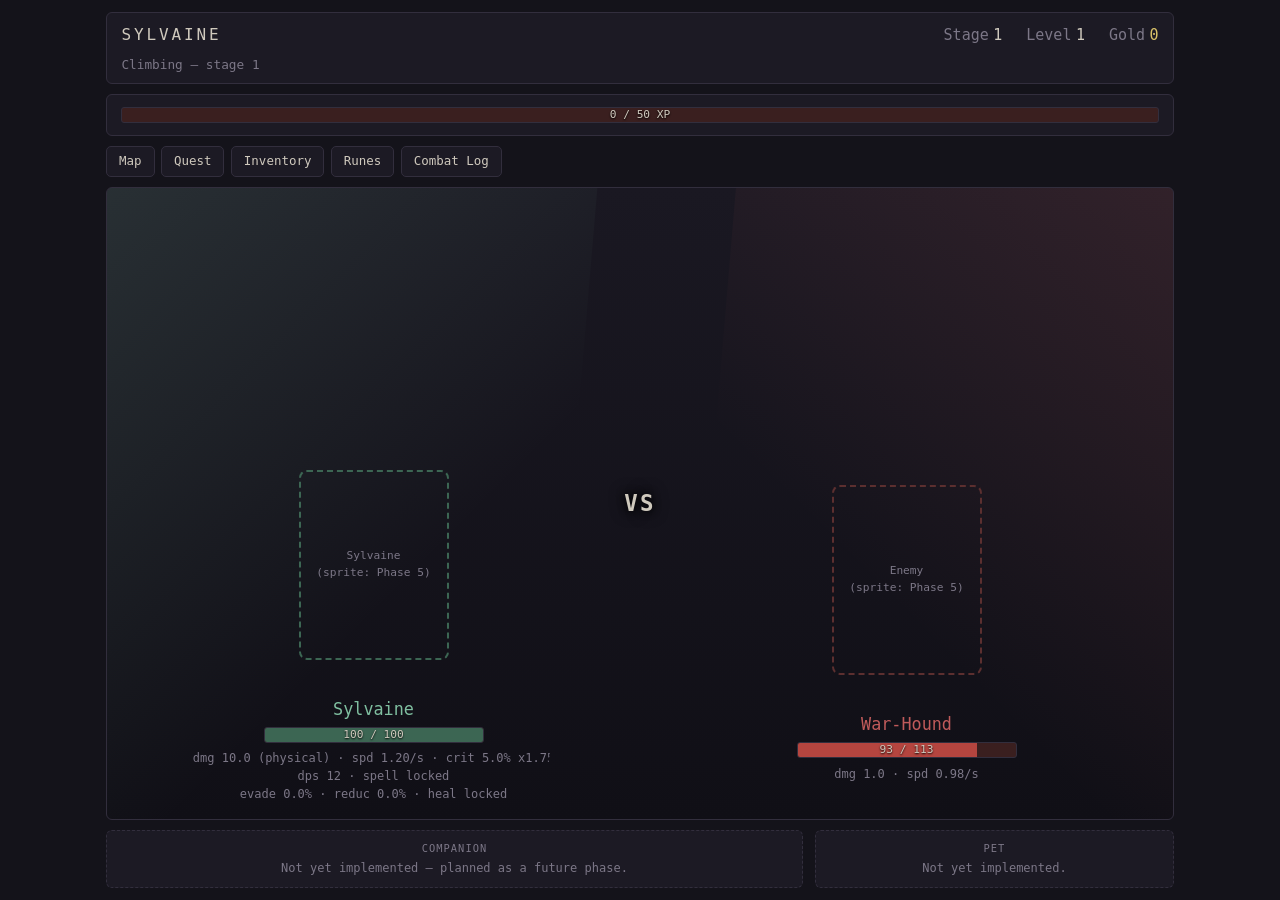
==== commit d71cbe88: "UI: single-screen layout with 5 nav buttons opening draggable windows Replaces the stacked-panels la" ====
--- a/sylvaine/index.html
+++ b/sylvaine/index.html
@@ -24,6 +24,19 @@
         <span class="hpbar-text" id="xpText"></span>
       </div>
     </div>
+
+    <!-- The 5 popup-window triggers. Each toggles a draggable
+         `.window` (siblings of #app, at the bottom of <body> — see
+         the comment down there for why they live outside #app)
+         open/closed rather than navigating anywhere; the arena below
+         is always on screen no matter which windows are open. -->
+    <nav id="navButtons">
+      <button class="nav-btn" data-window="winMap">Map</button>
+      <button class="nav-btn" data-window="winQuest">Quest</button>
+      <button class="nav-btn" data-window="winInventory">Inventory</button>
+      <button class="nav-btn" data-window="winRunes">Runes</button>
+      <button class="nav-btn" data-window="winLog">Combat Log</button>
+    </nav>
 
     <!-- The VS arena — hero left / enemy right, split-screen frame. -->
     <section id="arena">
@@ -111,13 +124,33 @@
       </div>
     </section>
 
-    <!-- Hunting ground: the player picks a cleared, non-boss stage
-         to farm indefinitely. Exists so future systems can gate
-         things on a stage band ("dire wolves only spawn in 30-50"),
-         and priced so it costs progression — see the XP/gold
-         relevance rule in game.js. -->
-    <div class="panel">
-      <h2>Hunting ground</h2>
+  </div>
+
+  <!-- The 5 popup windows. Deliberately siblings of #app, not
+       children of it: #app is the pinned single-screen layout
+       (overflow: hidden, sized to the viewport — see the "no page
+       scrolling" rule in style.css), while these are
+       `position: fixed` panels that float ON TOP of it and can be
+       dragged anywhere, including outside wherever #app's own box
+       ends. Nesting them inside #app would make an ancestor's
+       overflow/stacking context fight with that.
+
+       Each one keeps the exact element IDs (farmStatus, tokenLine,
+       equippedList, runeTree, logList, ...) the panels they replace
+       already used — render.js's lookups and update functions don't
+       need to change, only WHERE these elements live in the page. -->
+
+  <!-- Map: hunting ground (park on a cleared stage) + boss
+       challenges (spend a token to re-fight a beaten boss). Both are
+       "where do I send her" decisions, which is what put them on the
+       same window instead of splitting them further. -->
+  <div class="window" id="winMap">
+    <div class="window-header">
+      <span>Map</span>
+      <button class="window-close" data-close="winMap" aria-label="Close">×</button>
+    </div>
+    <div class="window-body">
+      <h3>Hunting ground</h3>
       <div id="farmStatus"></div>
       <div id="farmControls">
         <label for="farmInput">Farm stage</label>
@@ -126,14 +159,8 @@
         <button id="farmClear">Resume climbing</button>
       </div>
       <div id="farmHint"></div>
-    </div>
-
-    <!-- Boss challenge: spend a token to re-fight a boss you have
-         already beaten. Selectable rather than auto-targeted, so a
-         future "defeat Maw 10 times" unlock is something the player
-         can deliberately work toward. -->
-    <div class="panel">
-      <h2>Boss challenge</h2>
+
+      <h3>Boss challenge</h3>
       <div id="tokenLine"></div>
       <div id="bossControls">
         <label for="bossSelect">Challenge</label>
@@ -142,17 +169,31 @@
       </div>
       <div id="bossHint"></div>
     </div>
-
-    <!-- Gear (step 4): a real inventory, not auto-equip. Equipped
-         weapon/armor at the top, the inventory (with manual equip/
-         sell) and the auto-sell-by-rarity policy below. Every row
-         reserves a small square for an item icon — no art asset
-         exists yet, so it degrades to blank/fallback the same way
-         the hero/enemy sprites do (see render.js's
-         setupImageFallback), but the layout space is real now so a
-         later icon sheet just drops in without a UI change. -->
-    <div class="panel">
-      <h2>Gear</h2>
+  </div>
+
+  <!-- Quest: reserved layout only, same "not yet implemented" stub
+       pattern the Companion/Pet slots already use in the arena —
+       no quest system exists yet, but the button/window earns its
+       place on the nav bar now so a later phase just fills this in. -->
+  <div class="window" id="winQuest">
+    <div class="window-header">
+      <span>Quest</span>
+      <button class="window-close" data-close="winQuest" aria-label="Close">×</button>
+    </div>
+    <div class="window-body">
+      <p class="stub-note">Not yet implemented — planned as a future phase.</p>
+    </div>
+  </div>
+
+  <!-- Inventory: gear rework (step 4) — equipped weapon/armor, the
+       auto-sell-by-rarity policy, and the real inventory with manual
+       equip/sell. -->
+  <div class="window" id="winInventory">
+    <div class="window-header">
+      <span>Inventory</span>
+      <button class="window-close" data-close="winInventory" aria-label="Close">×</button>
+    </div>
+    <div class="window-body">
       <div id="equippedList"></div>
 
       <h3>Auto-sell on drop</h3>
@@ -165,27 +206,33 @@
       <h3>Inventory <span id="inventoryCount"></span></h3>
       <div id="inventoryList"></div>
     </div>
-
-    <!-- Phase 6: the real clickable rune tree. Nodes are absolutely
-         positioned inside a fixed-size canvas (see render.js's
-         RUNE_LAYOUT) so the physical/magic/hybrid shape is actually
-         visible, not just implied by a "branch" label in a flat
-         list. An SVG line overlay draws every prerequisite edge,
-         colored by whether that path is available/taken. -->
-    <div class="panel">
-      <h2>Runes</h2>
+  </div>
+
+  <!-- Runes: Phase 6's real clickable tree, unchanged — just moved
+       from an always-visible panel into a window. -->
+  <div class="window" id="winRunes">
+    <div class="window-header">
+      <span>Runes</span>
+      <button class="window-close" data-close="winRunes" aria-label="Close">×</button>
+    </div>
+    <div class="window-body">
       <div id="runeTreeWrap">
         <div id="runeTree">
           <svg id="runeTreeLines" viewBox="0 0 100 100" preserveAspectRatio="none"></svg>
         </div>
       </div>
     </div>
-
-    <div class="panel" id="logPanel">
-      <h2>Log</h2>
+  </div>
+
+  <!-- Combat Log. -->
+  <div class="window" id="winLog">
+    <div class="window-header">
+      <span>Combat Log</span>
+      <button class="window-close" data-close="winLog" aria-label="Close">×</button>
+    </div>
+    <div class="window-body">
       <div id="logList"></div>
     </div>
-
   </div>
 
   <!--
--- a/sylvaine/css/style.css
+++ b/sylvaine/css/style.css
@@ -45,21 +45,35 @@
    rather than patching it one class at a time. */
 [hidden] { display: none !important; }
 
+/* One full screen, never a scrollbar. `html`/`body` are pinned to
+   the viewport height and `#app` is a column flexbox that fills it
+   exactly — anything that would have pushed the page taller
+   (hunting ground, boss challenge, gear, runes, the log) now lives
+   in a popup `.window` instead (position: fixed, outside #app's own
+   box), so it was never part of this height budget to begin with.
+   `#arena` is the one row allowed to grow/shrink (`flex: 1`) so it
+   absorbs whatever space is left after the fixed-size rows above
+   and below it, on any viewport height. */
+html, body {
+  height: 100%;
+  overflow: hidden;
+}
 body {
   margin: 0;
-  min-height: 100vh;
   background: var(--bg);
   color: var(--text);
   font: 15px/1.5 ui-monospace, SFMono-Regular, Menlo, Consolas, monospace;
 }
 
 #app {
-  max-width: 960px;
+  height: 100%;
+  max-width: 1100px;
   margin: 0 auto;
-  padding: 1rem;
+  padding: .75rem 1rem;
   display: flex;
   flex-direction: column;
-  gap: 1rem;
+  gap: .6rem;
+  overflow: hidden;
 }
 
 h1, h2, h3 { margin: 0; font-weight: 600; letter-spacing: .04em; }
@@ -74,6 +88,7 @@
   background: var(--panel);
   border: 1px solid var(--border);
   border-radius: 6px;
+  flex-shrink: 0; /* only #arena is allowed to shrink on a short viewport */
 }
 #topbar .title {
   font-size: 1rem;
@@ -86,6 +101,92 @@
 #topbar .gold { color: var(--gold); }
 #topbar #statusLine { width: 100%; color: var(--text-dim); font-size: .85em; }
 #topbar #statusLine.farming { color: var(--boss); }
+
+/* ---- nav buttons (open a popup window) --------------------- */
+#navButtons {
+  display: flex;
+  gap: .4rem;
+  flex-shrink: 0; /* only #arena is allowed to shrink on a short viewport */
+}
+#navButtons .nav-btn {
+  background: var(--panel);
+  color: var(--text);
+  border: 1px solid var(--border);
+  border-radius: 5px;
+  padding: .35rem .75rem;
+  font: inherit;
+  font-size: .78rem;
+  cursor: pointer;
+}
+#navButtons .nav-btn:hover { border-color: var(--hero-dim); }
+#navButtons .nav-btn.active { border-color: var(--gold); color: var(--gold); }
+
+/* ---- popup windows -------------------------------------------
+   Draggable, closable panels that float on top of the pinned
+   single-screen layout — see index.html's comment on why they're
+   siblings of #app rather than nested inside it. Default position
+   is stacked toward the right edge (top-right corner, cascading
+   slightly per window) so the hero stays visible on the left no
+   matter which windows are open; render.js's drag handling then
+   lets the player move any of them wherever they want, clamped to
+   stay on screen.
+
+   `.window` starts `display: none` — NOT `visibility`/`opacity` —
+   so a closed window takes no layout space and (just as important)
+   can't eat clicks meant for whatever's underneath it. `.open`
+   switches it to `flex` (column: header, then a scrolling body). */
+.window {
+  display: none;
+  flex-direction: column;
+  position: fixed;
+  width: 360px;
+  max-height: 80vh;
+  background: var(--panel);
+  border: 1px solid var(--border);
+  border-radius: 8px;
+  box-shadow: 0 10px 32px rgba(0, 0, 0, .55);
+  z-index: 100;
+}
+.window.open { display: flex; }
+#winMap       { top: 70px; right: 20px; }
+#winQuest     { top: 88px; right: 38px; }
+#winInventory { top: 106px; right: 56px; }
+#winRunes     { top: 124px; right: 74px; }
+#winLog       { top: 142px; right: 92px; }
+
+.window-header {
+  display: flex;
+  align-items: center;
+  justify-content: space-between;
+  padding: .5rem .7rem;
+  border-bottom: 1px solid var(--border);
+  cursor: grab;
+  user-select: none;
+  flex-shrink: 0;
+}
+.window-header span {
+  font-size: .78rem;
+  text-transform: uppercase;
+  letter-spacing: .12em;
+  color: var(--text-dim);
+}
+.window-close {
+  background: none;
+  border: none;
+  color: var(--text-dim);
+  font-size: 1.1rem;
+  line-height: 1;
+  padding: 0 .3rem;
+  cursor: pointer;
+}
+.window-close:hover { color: var(--enemy); }
+
+.window-body {
+  padding: .75rem .9rem;
+  overflow-y: auto;
+}
+.window-body h3:first-child { margin-top: 0; }
+.window-body .stub-note { color: var(--text-dim); font-size: .85rem; margin: 0; }
 
 /* ---- the VS arena ----------------------------------------
    A simple two-panel split with a jagged clip-path edge on the
@@ -96,7 +197,8 @@
 #arena {
   position: relative;
   display: flex;
-  min-height: 380px; /* was 260px — the Phase 5 portrait box alone is 190px tall */
+  flex: 1 1 380px; /* grows/shrinks to fill leftover height; 380px is the soft target size */
+  min-height: 0;    /* lets it actually shrink below its content's natural height on a short viewport, instead of overflowing #app */
   border: 1px solid var(--border);
   border-radius: 6px;
   overflow: hidden;
@@ -316,6 +418,7 @@
 #supportRow {
   display: flex;
   gap: .75rem;
+  flex-shrink: 0; /* only #arena is allowed to shrink on a short viewport */
 }
 .support-slot {
   flex: 1;
@@ -342,6 +445,7 @@
   border: 1px solid var(--border);
   border-radius: 6px;
   padding: .75rem .9rem;
+  flex-shrink: 0; /* only #arena is allowed to shrink on a short viewport */
 }
 .panel h2 {
   font-size: .8rem;
@@ -563,13 +667,14 @@
 .rune-node button:disabled { opacity: .4; cursor: not-allowed; }
 .rune-node button:not(:disabled):hover { border-color: var(--gold); }
 
-/* ---- combat log --------------------------------------------- */
-#logPanel { max-height: 260px; display: flex; flex-direction: column; }
+/* ---- combat log -----------------------------------------------
+   No max-height/overflow of its own — #winLog's own .window-body
+   already scrolls (see the popup-window rules above), and nesting
+   a second independent scroll container inside it would just be a
+   confusing double scrollbar for no benefit. */
 #logList {
-  overflow-y: auto;
   font-size: .78rem;
   line-height: 1.5;
-  flex: 1;
 }
 #logList .log-line { white-space: pre-wrap; }
 #logList .log-time { color: var(--text-dim); }
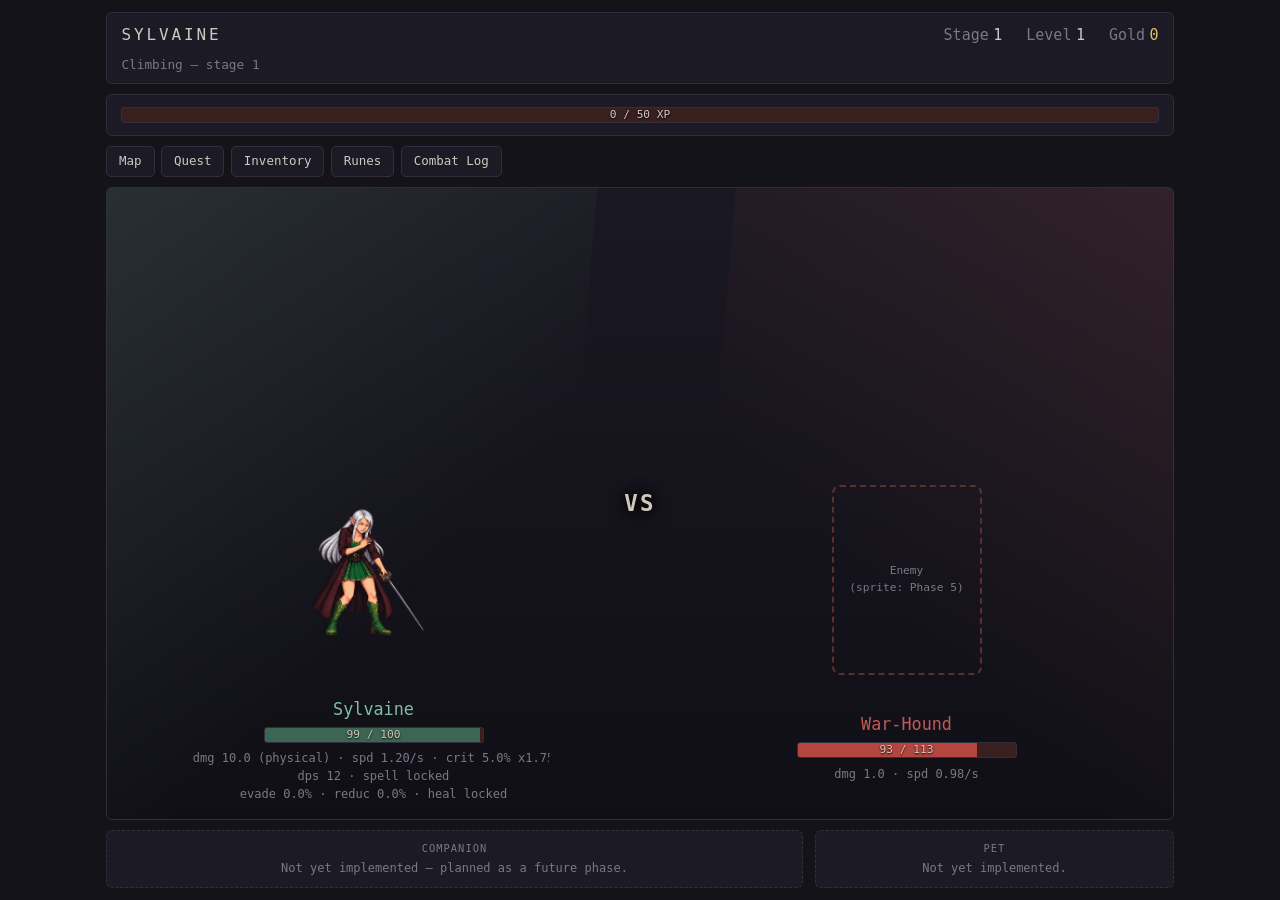
==== commit 8d6f5174: "Real frame-animation for idle and hurt; found and fixed a duplicate-timer bug Replaces the single-im" ====
--- a/sylvaine/index.html
+++ b/sylvaine/index.html
@@ -65,7 +65,7 @@
       <div class="combatant hero">
         <div class="portrait-placeholder hero-portrait" id="heroPortrait">
           <img class="sword-trail" id="swordTrail" src="assets/sprites/sword_trail.png" alt="">
-          <img class="hero-sprite" id="heroSprite" src="assets/sprites/sylvaine_idle.png" alt="Sylvaine">
+          <img class="hero-sprite" id="heroSprite" src="assets/sprites/sylvaine_idle_1.png" alt="Sylvaine">
           <span class="portrait-fallback">Sylvaine<br>(sprite: Phase 5)</span>
         </div>
         <!-- Sylvaine never gets a boss badge — this reserves the
--- a/sylvaine/css/style.css
+++ b/sylvaine/css/style.css
@@ -246,12 +246,24 @@
 .combatant.hero .portrait-placeholder { border-color: var(--hero-dim); }
 .combatant.enemy .portrait-placeholder { border-color: var(--enemy-dim); }
 
-/* Once a real sprite has loaded, the dashed "placeholder" framing
-   stops making sense — render.js adds this class on the image's
-   `load` event so the box reads as art, not as an empty slot. */
-.portrait-placeholder.has-sprite {
+/* Once a real sprite has loaded, the frame isn't needed at all — the
+   art fills the box on its own. `border-color: transparent` (not
+   `border: none`) keeps the exact same box dimensions (this project
+   sets box-sizing: border-box globally), so nothing shifts by a
+   couple of pixels the moment a sprite finishes loading; it just
+   stops being visible.
+
+   This has to be `.combatant.hero .portrait-placeholder.has-sprite` /
+   `.combatant.enemy .portrait-placeholder.has-sprite`, not the
+   plain 2-class version that used to be here — the hero/enemy
+   border-color rules above are already 3 classes deep and a plain
+   `.portrait-placeholder.has-sprite` (2 classes) loses that
+   specificity fight, which is exactly why the hero's dashed-frame
+   green kept showing through even after a real sprite had loaded. */
+.combatant.hero .portrait-placeholder.has-sprite,
+.combatant.enemy .portrait-placeholder.has-sprite {
   border-style: solid;
-  border-color: var(--border);
+  border-color: transparent;
 }
 
 /* ---- sprite layers --------------------------------------------
@@ -605,12 +617,32 @@
    #runeTreeWrap scrolls horizontally rather than shrinking the
    tree to fit — 14 positioned nodes get cramped and overlap if
    squeezed into a narrow panel, and an overlapping tree is worse
-   than one that scrolls. */
-#runeTreeWrap { overflow-x: auto; }
+   than one that scrolls.
+
+   `overflow-y: hidden` here is NOT optional/redundant — leaving it
+   at the default `visible` while `overflow-x: auto` is set makes
+   the browser silently force overflow-y to `auto` too (an axis
+   can't stay fully visible once its sibling axis is clipped/
+   scrollable, per the CSS overflow spec), which grew a SECOND,
+   independent vertical scrollbar here on top of the one the
+   window's own `.window-body` already has. Vertical scrolling for
+   this content is `.window-body`'s job alone; this wrapper only
+   ever needs to scroll horizontally. */
+#runeTreeWrap { overflow-x: auto; overflow-y: hidden; }
 #runeTree {
   position: relative;
   min-width: 640px;
-  min-height: 440px;
+  /* The lowest nodes (phys_6/magic_6 at y:86%, ~150px tall including
+     their button) render below #runeTree's own bottom edge whenever
+     min-height is too small: `translate(-50%,-50%)` centers each
+     node ON its y% anchor point, so a node near the bottom sticks
+     out by (halfNodeHeight - (1 - 0.86) * minHeight) — that overhang
+     shrinks as minHeight grows, converging to 0 once minHeight is
+     large enough. Solved directly from three measured data points
+     (440px -> 15px clipped, 480px -> 9px, 520px -> 3px) rather than
+     guessed: ~76px half-node-height, so minHeight needs to clear
+     ~543px. 550px leaves a small margin above that. */
+  min-height: 550px;
 }
 #runeTreeLines {
   position: absolute;
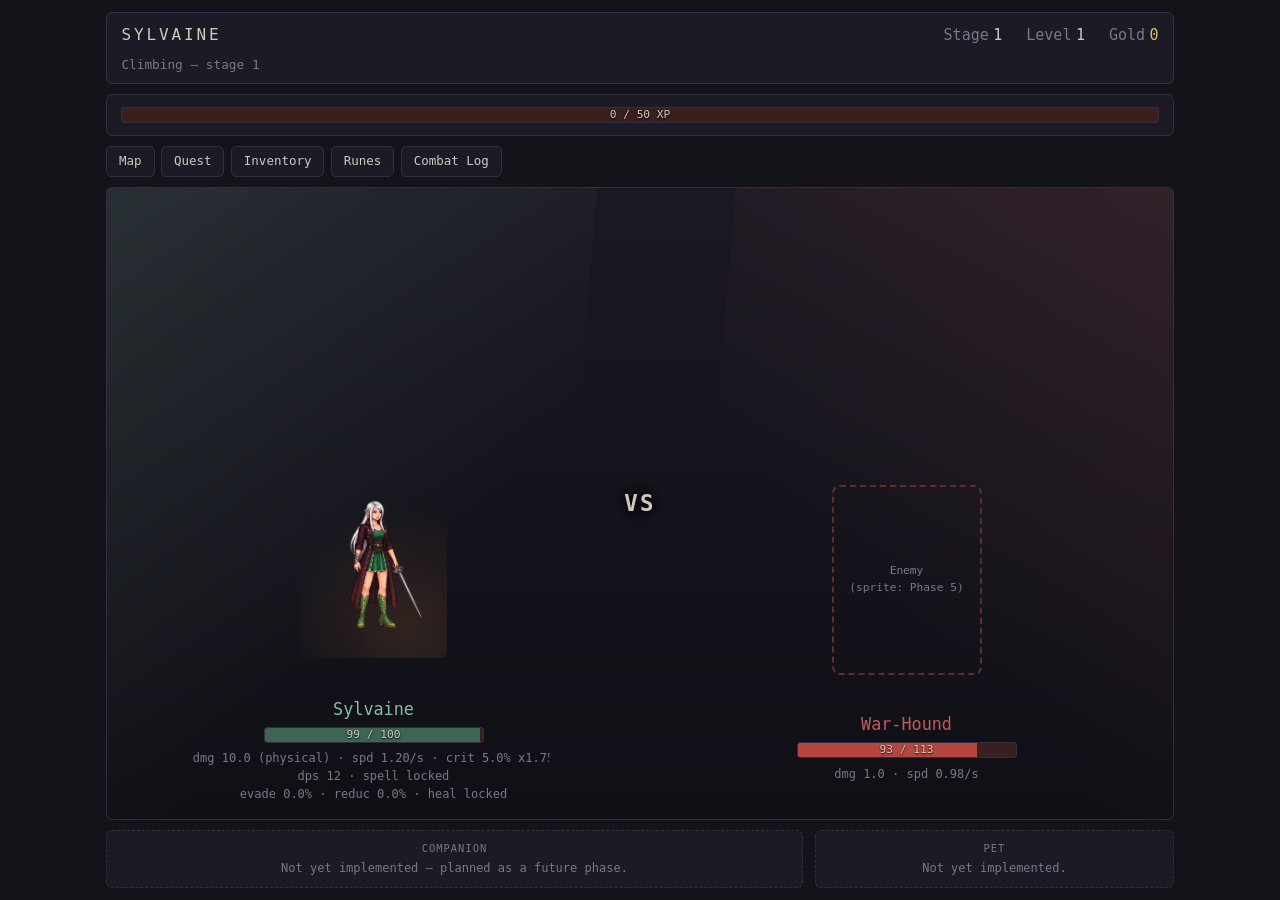
==== commit 6f95015e: "Add lightweight dynamic lighting for the battle stage Characters now visually react to nearby stage " ====
--- a/sylvaine/index.html
+++ b/sylvaine/index.html
@@ -65,7 +65,17 @@
       <div class="combatant hero">
         <div class="portrait-placeholder hero-portrait" id="heroPortrait">
           <img class="sword-trail" id="swordTrail" src="assets/sprites/sword_trail.png" alt="">
-          <img class="hero-sprite" id="heroSprite" src="assets/sprites/sylvaine_idle_1.png" alt="Sylvaine">
+          <!-- Lighting system: wraps ONLY the body sprite, never the
+               sword trail above or the fallback text below — see
+               js/lighting.js and style.css's "battle-stage lighting"
+               section. The wrapper carries the brightness/saturation
+               response; the overlay div paints the directional
+               colored glow on top of it, via CSS vars set on the
+               ancestor `.combatant` (js/render.js's updateLighting). -->
+          <div class="sprite-light-fx" id="heroSpriteFx">
+            <img class="hero-sprite" id="heroSprite" src="assets/sprites/sylvaine_idle_1.png" alt="Sylvaine">
+            <div class="light-overlay" id="heroLightOverlay"></div>
+          </div>
           <span class="portrait-fallback">Sylvaine<br>(sprite: Phase 5)</span>
         </div>
         <!-- Sylvaine never gets a boss badge — this reserves the
@@ -96,7 +106,11 @@
 
       <div class="combatant enemy">
         <div class="portrait-placeholder enemy-portrait" id="enemyPortrait">
-          <img class="enemy-sprite" id="enemySprite" alt="">
+          <!-- see the matching comment on the hero's sprite-light-fx above -->
+          <div class="sprite-light-fx" id="enemySpriteFx">
+            <img class="enemy-sprite" id="enemySprite" alt="">
+            <div class="light-overlay" id="enemyLightOverlay"></div>
+          </div>
           <span class="portrait-fallback">Enemy<br>(sprite: Phase 5)</span>
         </div>
         <span class="boss-badge" id="enemyBoss">BOSS</span>
@@ -248,19 +262,24 @@
     attaches itself to one shared global, `window.Sylvaine`, and
     the load order below is the dependency order:
 
-      config  -> plain data, depends on nothing
-      rng     -> plain utility
-      log     -> plain utility
-      stats   -> reads CONFIG
-      items   -> reads CONFIG, Stats (Phase 2 — generation + auto-equip)
-      runes   -> reads Stats (Phase 3 — rune tree + spell-unlock gate)
-      enemies -> reads CONFIG
-      game    -> reads CONFIG, Stats, Enemies, (optionally) Items, Runes
-      loop    -> calls Game.step
-      render  -> reads state, writes DOM (Phase 4) — needs the DOM
-                 elements above to already exist, so it loads after
-                 #app's markup, same as any other script placement
-      main    -> wires it all together, must be last
+      config   -> plain data, depends on nothing
+      rng      -> plain utility
+      log      -> plain utility
+      stats    -> reads CONFIG
+      items    -> reads CONFIG, Stats (Phase 2 — generation + auto-equip)
+      runes    -> reads Stats (Phase 3 — rune tree + spell-unlock gate)
+      enemies  -> reads CONFIG
+      lighting -> reads CONFIG.lighting; pure math, no DOM, no other
+                  module depends on it — sits here (early) only
+                  because it reads CONFIG, same reason stats/items/
+                  runes/enemies all load this early
+      game     -> reads CONFIG, Stats, Enemies, (optionally) Items, Runes
+      loop     -> calls Game.step
+      render   -> reads state, writes DOM (Phase 4) — needs the DOM
+                  elements above to already exist, so it loads after
+                  #app's markup, same as any other script placement.
+                  Also reads Lighting (Sylvaine.Lighting) per frame.
+      main     -> wires it all together, must be last
   -->
   <script src="js/config.js"></script>
   <script src="js/rng.js"></script>
@@ -269,6 +288,7 @@
   <script src="js/items.js"></script>
   <script src="js/runes.js"></script>
   <script src="js/enemies.js"></script>
+  <script src="js/lighting.js"></script>
   <script src="js/game.js"></script>
   <script src="js/loop.js"></script>
   <script src="js/render.js"></script>
--- a/sylvaine/css/style.css
+++ b/sylvaine/css/style.css
@@ -295,15 +295,93 @@
   opacity: 0; /* independent of .loaded — see render.js's flashSwordTrail */
   transition: opacity 180ms ease-out;
 }
-.hero-sprite { z-index: 2; }
+/* .hero-sprite/.enemy-sprite no longer need their own z-index — they're
+   now inside .sprite-light-fx (below), which takes that stacking slot
+   instead, since it's the only positioned wrapper at that level now. */
 .enemy-sprite {
-  z-index: 2;
   /* Palette-swap tiers (js/enemies.js's `treatments`) apply a CSS
      hue-rotate here via inline style — see render.js. This
      transition is what makes the hit-flash brightness spike (also
      inline style, layered onto the same filter) look like a flash
      instead of an instant snap. */
   transition: filter 60ms ease-out;
+}
+
+/* ---- battle-stage lighting (dynamic, per-unit) ------------------
+   js/lighting.js computes, per unit, how close it is to the
+   strongest nearby configured light (js/config.js's
+   `lighting.stageLights`); js/render.js's updateLighting() writes
+   the result as CSS custom properties on the unit's `.combatant`
+   wrapper (inherited down to everything below, including these two
+   layers). A unit with no light in range simply never gets these
+   variables set, so every var() below falls back to "no effect" —
+   that's what makes a stage with zero configured lights behave
+   exactly as before this system existed.
+
+     --light-intensity  0-1, how strongly THIS unit is lit right now
+     --light-r/g/b       the (possibly blended) light color, 0-255
+     --light-origin-x/y  where the "lit side" gradient centers,
+                         inside the sprite's own box, offset toward
+                         the light's direction (computed in JS, not
+                         CSS trig, for wider browser support)
+     --light-angle       the same direction as a plain degree value,
+                         kept for anyone debugging in devtools
+
+   Split across two elements on purpose, so this can never collide
+   with the filter/transform this file already uses elsewhere for
+   unrelated effects (enemy hit-flash + palette-tier hue-rotate on
+   `.enemy-sprite` itself; retreat-dim/lunge/death on
+   `.portrait-placeholder`):
+
+     .sprite-light-fx — wraps just the body sprite <img>. Its OWN
+       filter is 100% lighting-driven and nothing else in this file
+       ever touches it, so it layers on top of whatever filter the
+       <img> inside already has (if any) instead of fighting over
+       the same property.
+     .light-overlay — a same-box sibling of the sprite <img>, painted
+       ONE level above it (see index.html — it comes right after the
+       <img> in markup, no z-index needed for that). A radial gradient
+       in the light's color, `mix-blend-mode: screen` so it brightens
+       rather than paints a flat tint, positioned via --light-origin-*
+       so the side of the sprite facing the light is visibly brighter
+       than the far side. Kept as a separate box from the sprite <img>
+       rather than baked into a shared filter so it never touches the
+       sword trail (painted UNDER the wrapper, unaffected) or the
+       fallback text (a sibling of the wrapper, also unaffected). */
+.sprite-light-fx {
+  position: absolute;
+  inset: 0;
+  width: 100%;
+  height: 100%;
+  z-index: 2; /* the slot .hero-sprite/.enemy-sprite used to occupy directly */
+  filter:
+    brightness(calc(1 + var(--light-intensity, 0) * 0.28))
+    saturate(calc(1 + var(--light-intensity, 0) * 0.16));
+}
+.light-overlay {
+  position: absolute;
+  inset: 0;
+  width: 100%;
+  height: 100%;
+  pointer-events: none;
+  mix-blend-mode: screen;
+  opacity: var(--light-intensity, 0);
+  background: radial-gradient(
+    circle at var(--light-origin-x, 50%) var(--light-origin-y, 50%),
+    rgba(var(--light-r, 255), var(--light-g, 255), var(--light-b, 255), 0.9) 0%,
+    rgba(var(--light-r, 255), var(--light-g, 255), var(--light-b, 255), 0) 65%
+  );
+}
+/* Graceful degradation (see this file's Phase 5 sprite comment):
+   before a real PNG exists (or if one 404s), the box shows the
+   placeholder fallback TEXT, not a sprite — there is no "character
+   body" for the glow to react to yet, so it must not draw at all.
+   Without this, the overlay above still paints over the empty/
+   fallback box, which reads as lighting the UI, not the character —
+   exactly what requirement 6 rules out. */
+.hero-sprite:not(.loaded) ~ .light-overlay,
+.enemy-sprite:not(.loaded) ~ .light-overlay {
+  opacity: 0;
 }
 
 .portrait-fallback {
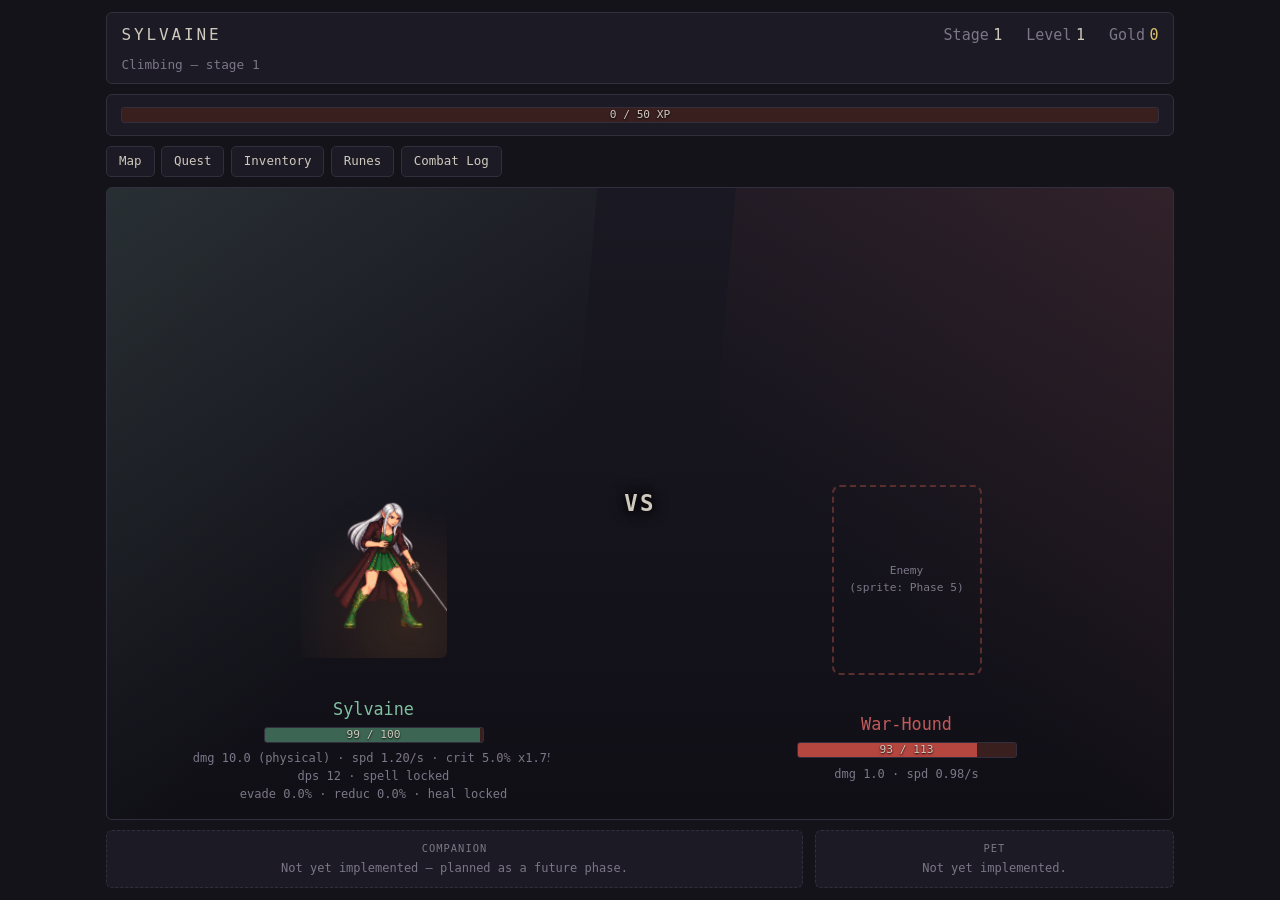
==== commit bd73e2ff: "Extend battle lighting with temporary spell/attack light sources Reuses the existing lighting system" ====
--- a/sylvaine/index.html
+++ b/sylvaine/index.html
@@ -40,6 +40,19 @@
 
     <!-- The VS arena — hero left / enemy right, split-screen frame. -->
     <section id="arena">
+      <!-- Ground-light layer for temporary battle lights (spells/bright
+           attacks with affectGround: true — see js/lighting.js's
+           spawnBattleLight). Deliberately the FIRST child of #arena:
+           #arena and .combatant are both `position: relative` with no
+           explicit z-index, so among same-level positioned siblings
+           paint order follows DOM order — being first means this
+           layer paints above #arena's own background but below both
+           .combatant panels (and therefore below their sprites and
+           any combat VFX), exactly where a floor decal belongs.
+           render.js's syncGroundLights() is the only thing that ever
+           adds/removes children here, pooled by light id — empty
+           whenever no ground-affecting light is currently active. -->
+      <div id="arenaFloor" aria-hidden="true"></div>
       <!--
         Both panels below share the EXACT same row order — portrait,
         badge slot, name, hp bar, substats — on purpose. That's what
--- a/sylvaine/css/style.css
+++ b/sylvaine/css/style.css
@@ -203,6 +203,31 @@
   border-radius: 6px;
   overflow: hidden;
   background: linear-gradient(180deg, #1a1822, #100f16);
+}
+
+/* ---- ground-light layer (temporary battle lights) ---------------
+   See index.html's #arenaFloor comment for why plain DOM order is
+   what keeps this below the combatants without needing a z-index.
+   render.js pools one .ground-light child per active light (by id);
+   each one sets its own inline geometry/color/opacity, since unlike
+   the per-unit CSS-var approach above, several of these can be alive
+   at once with wildly different positions/sizes — a shared class only
+   needs to supply what's common to all of them. */
+#arenaFloor {
+  position: absolute;
+  inset: 0;
+  width: 100%;
+  height: 100%;
+  overflow: hidden;
+  pointer-events: none;
+}
+.ground-light {
+  position: absolute;
+  /* left/top/width/height/background/opacity/transform: set inline,
+     per instance, by render.js's syncGroundLights(). */
+  pointer-events: none;
+  mix-blend-mode: screen;
+  transform-origin: center center;
 }
 
 .combatant {
